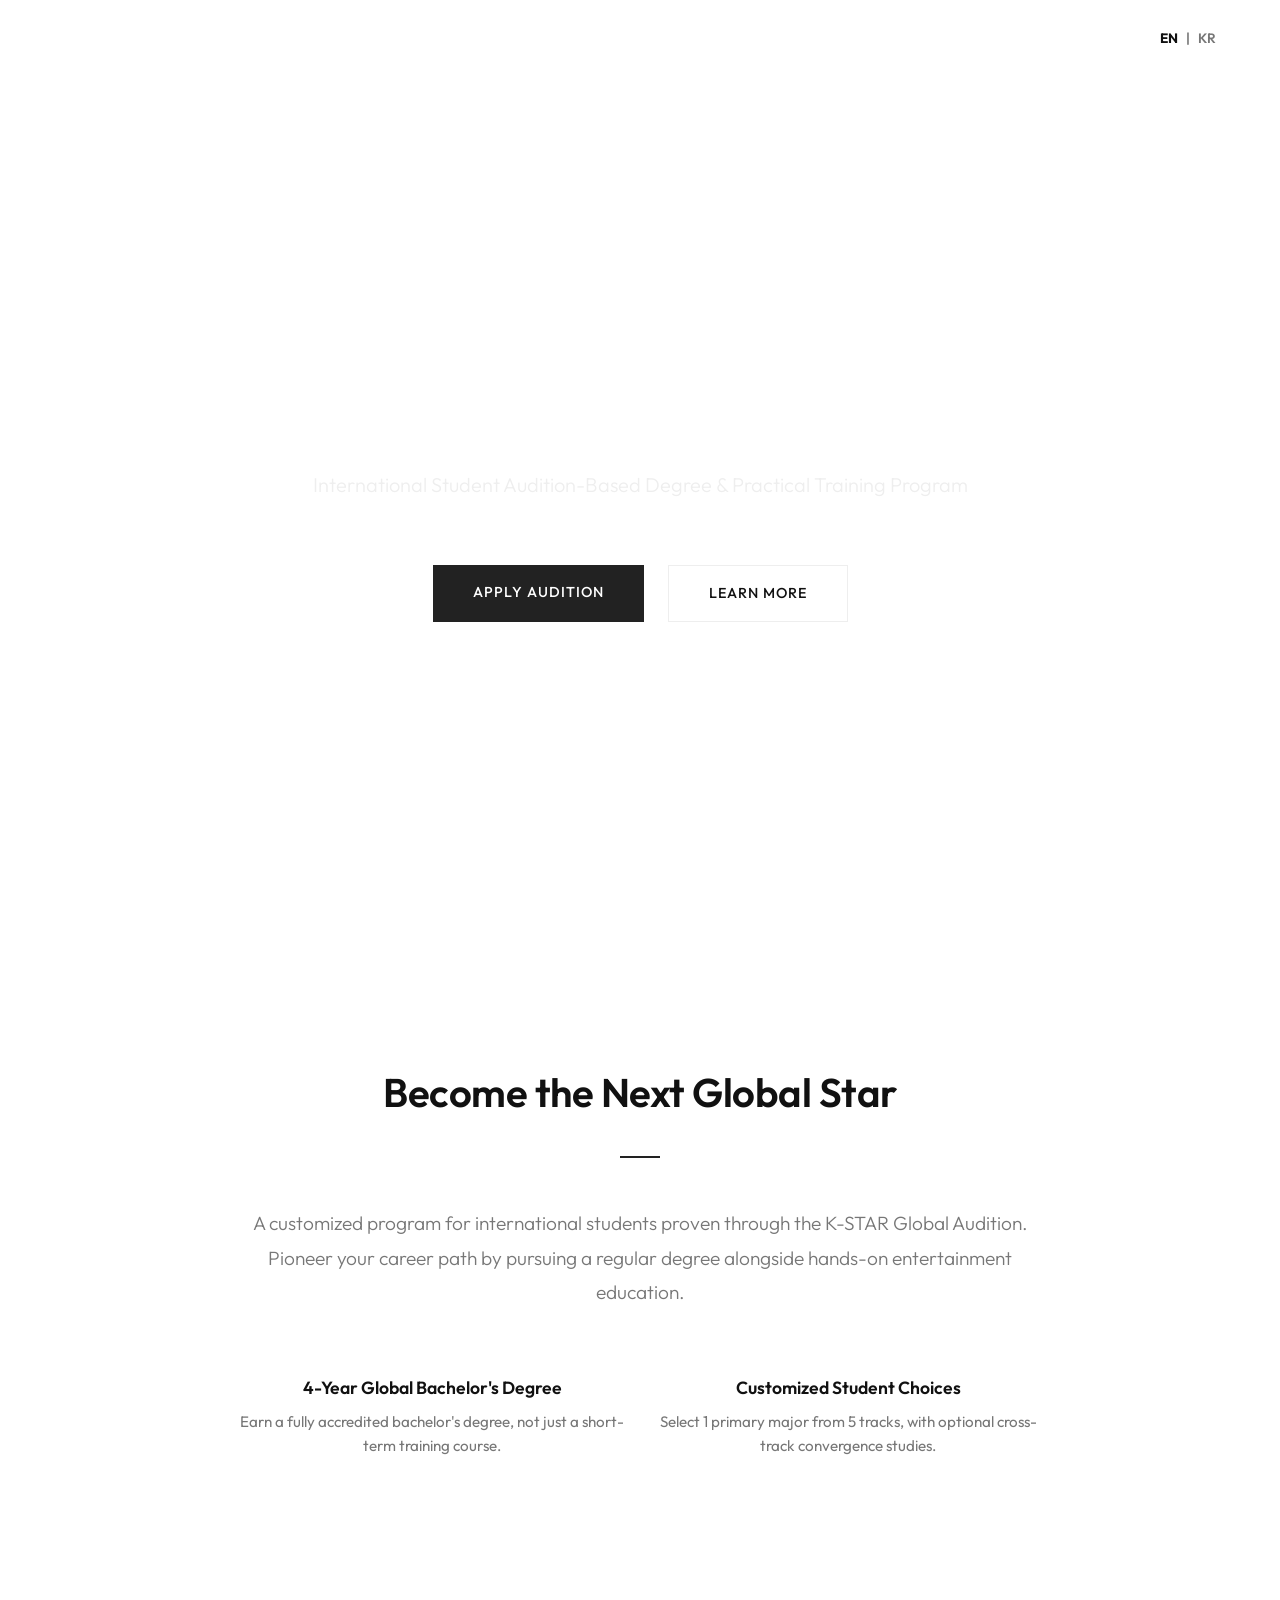
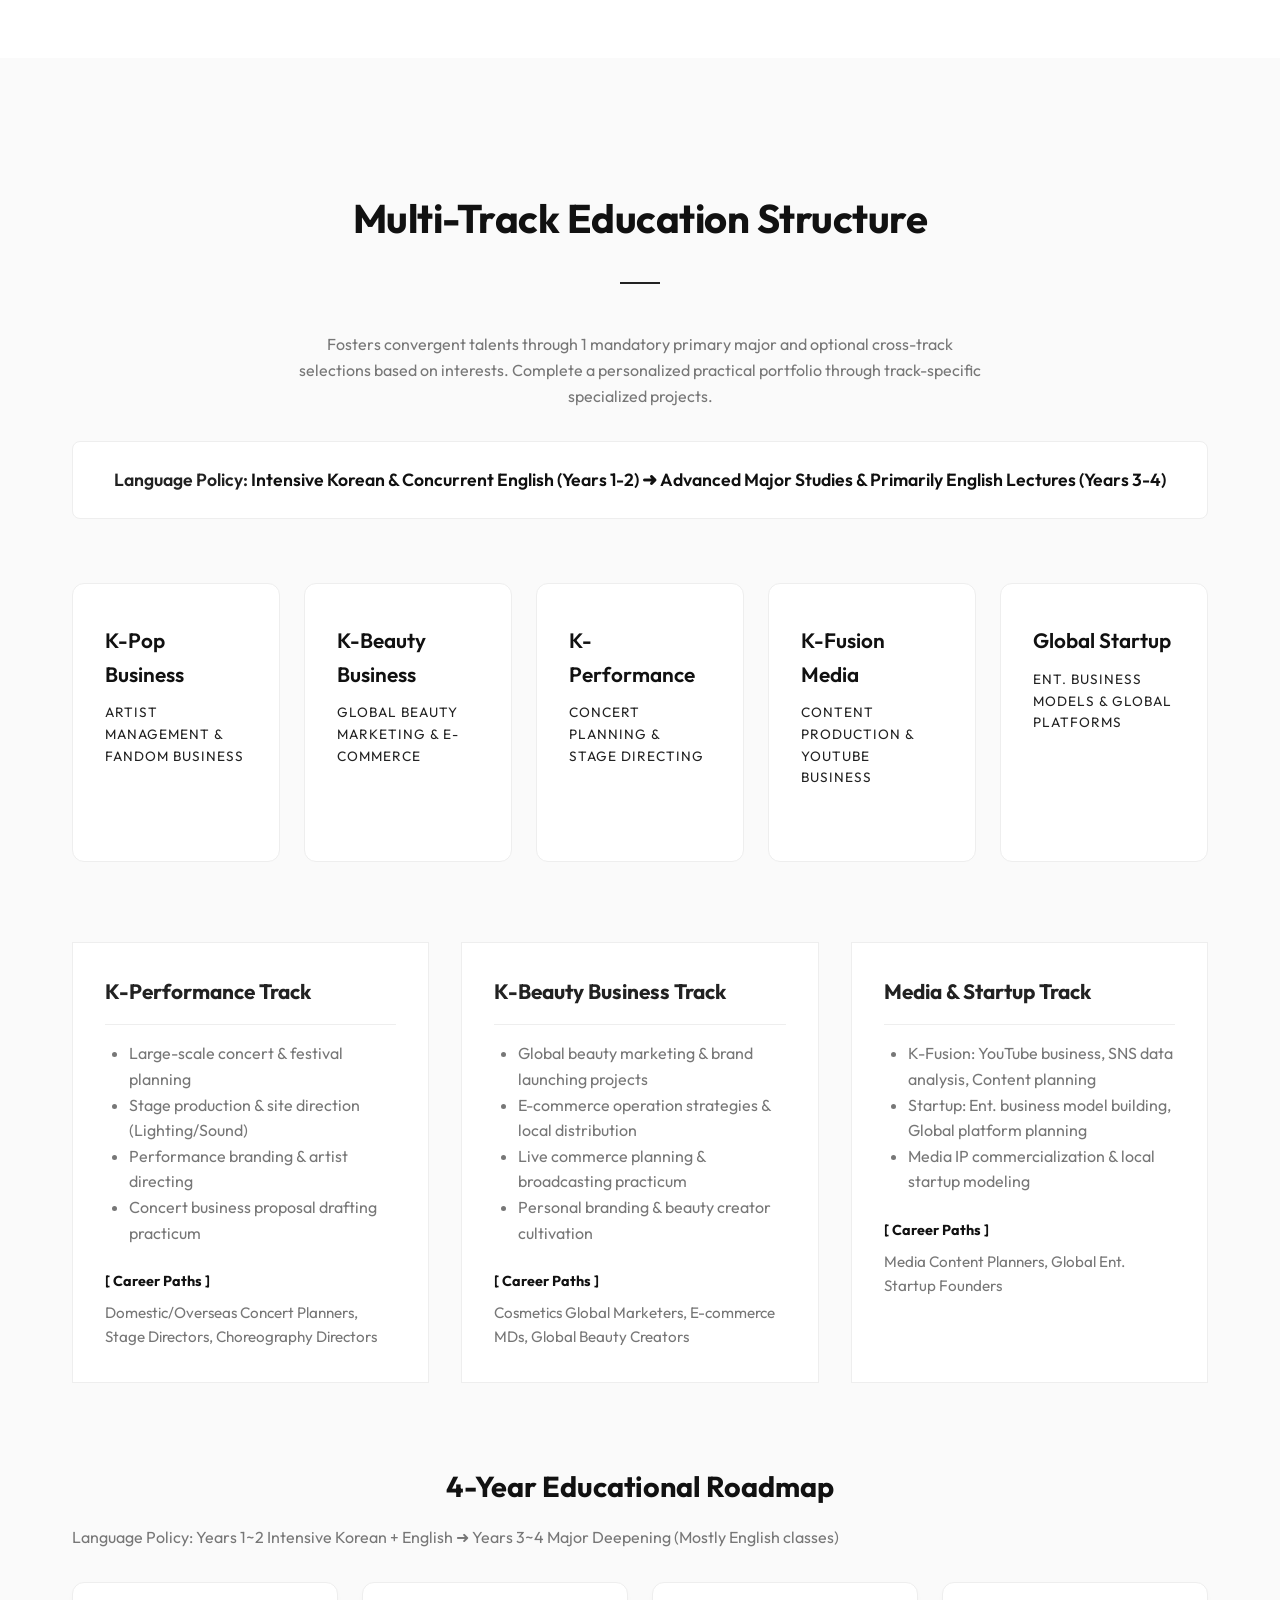
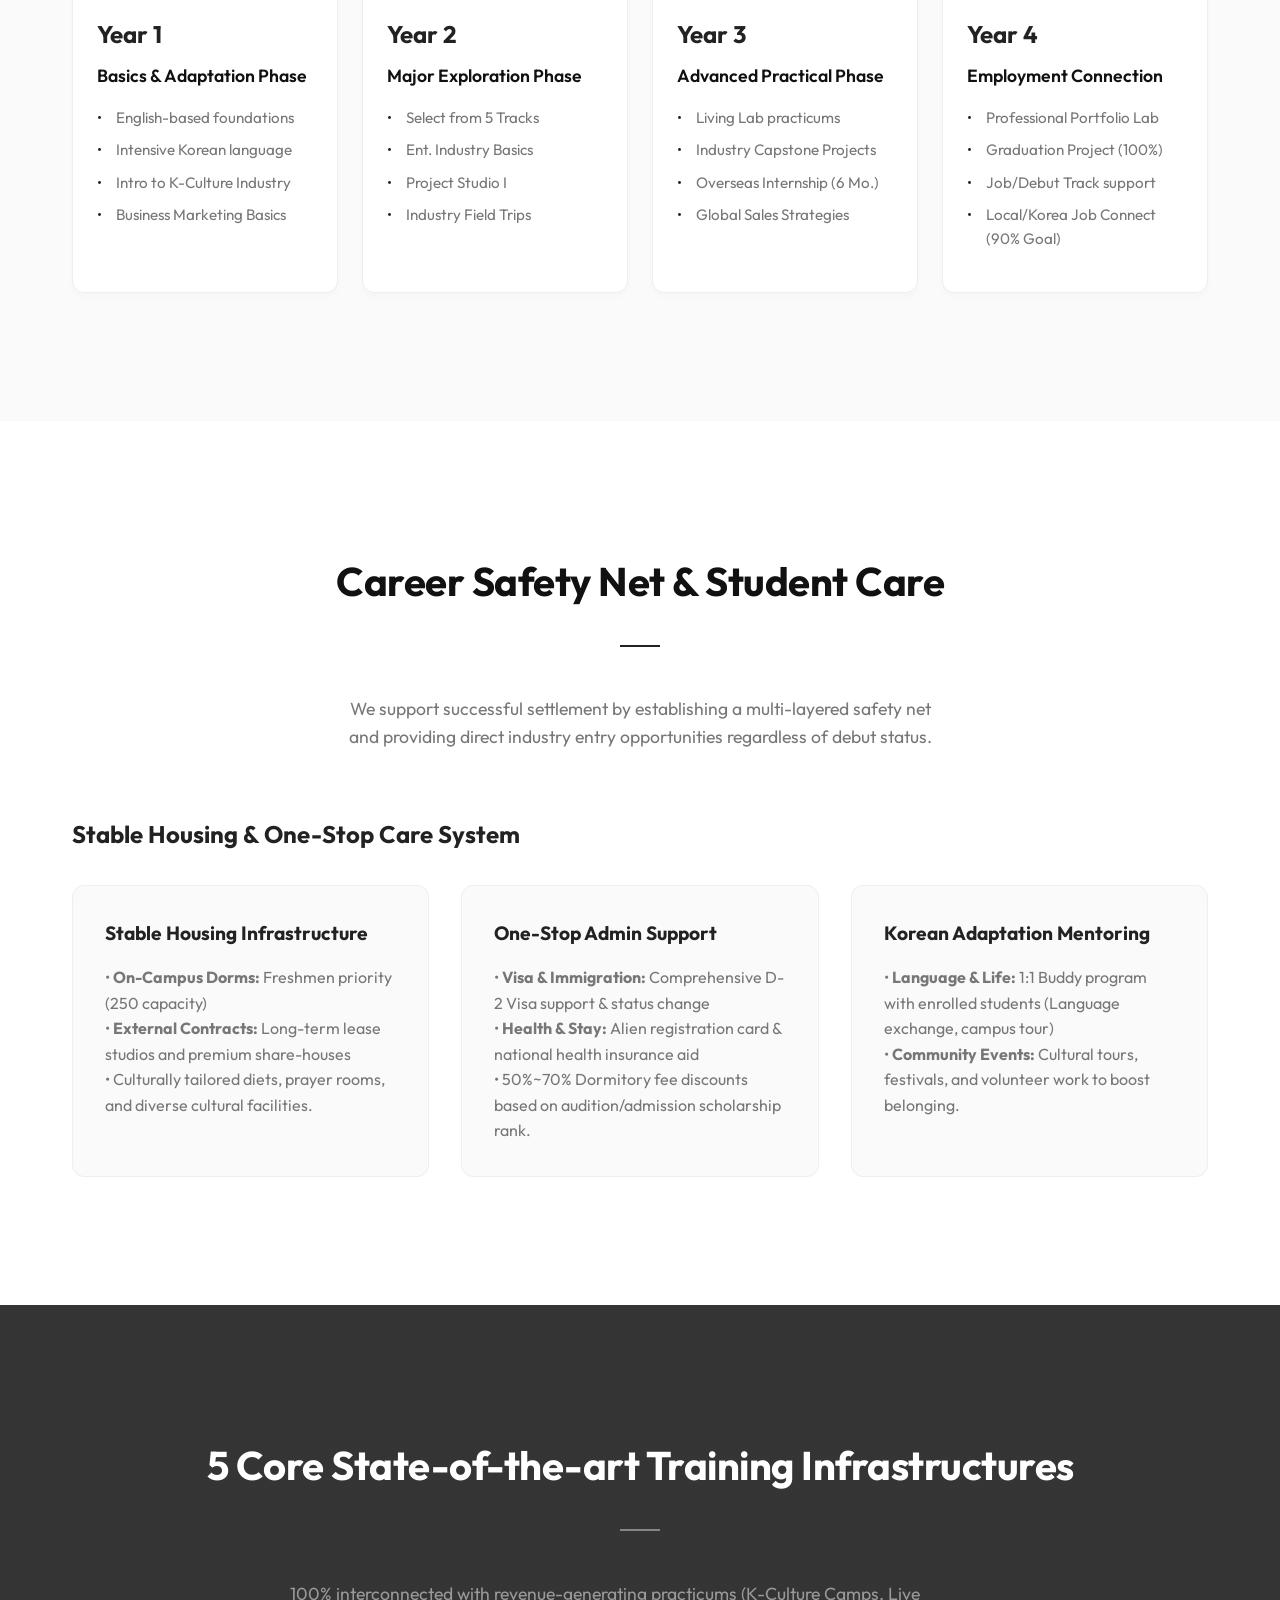
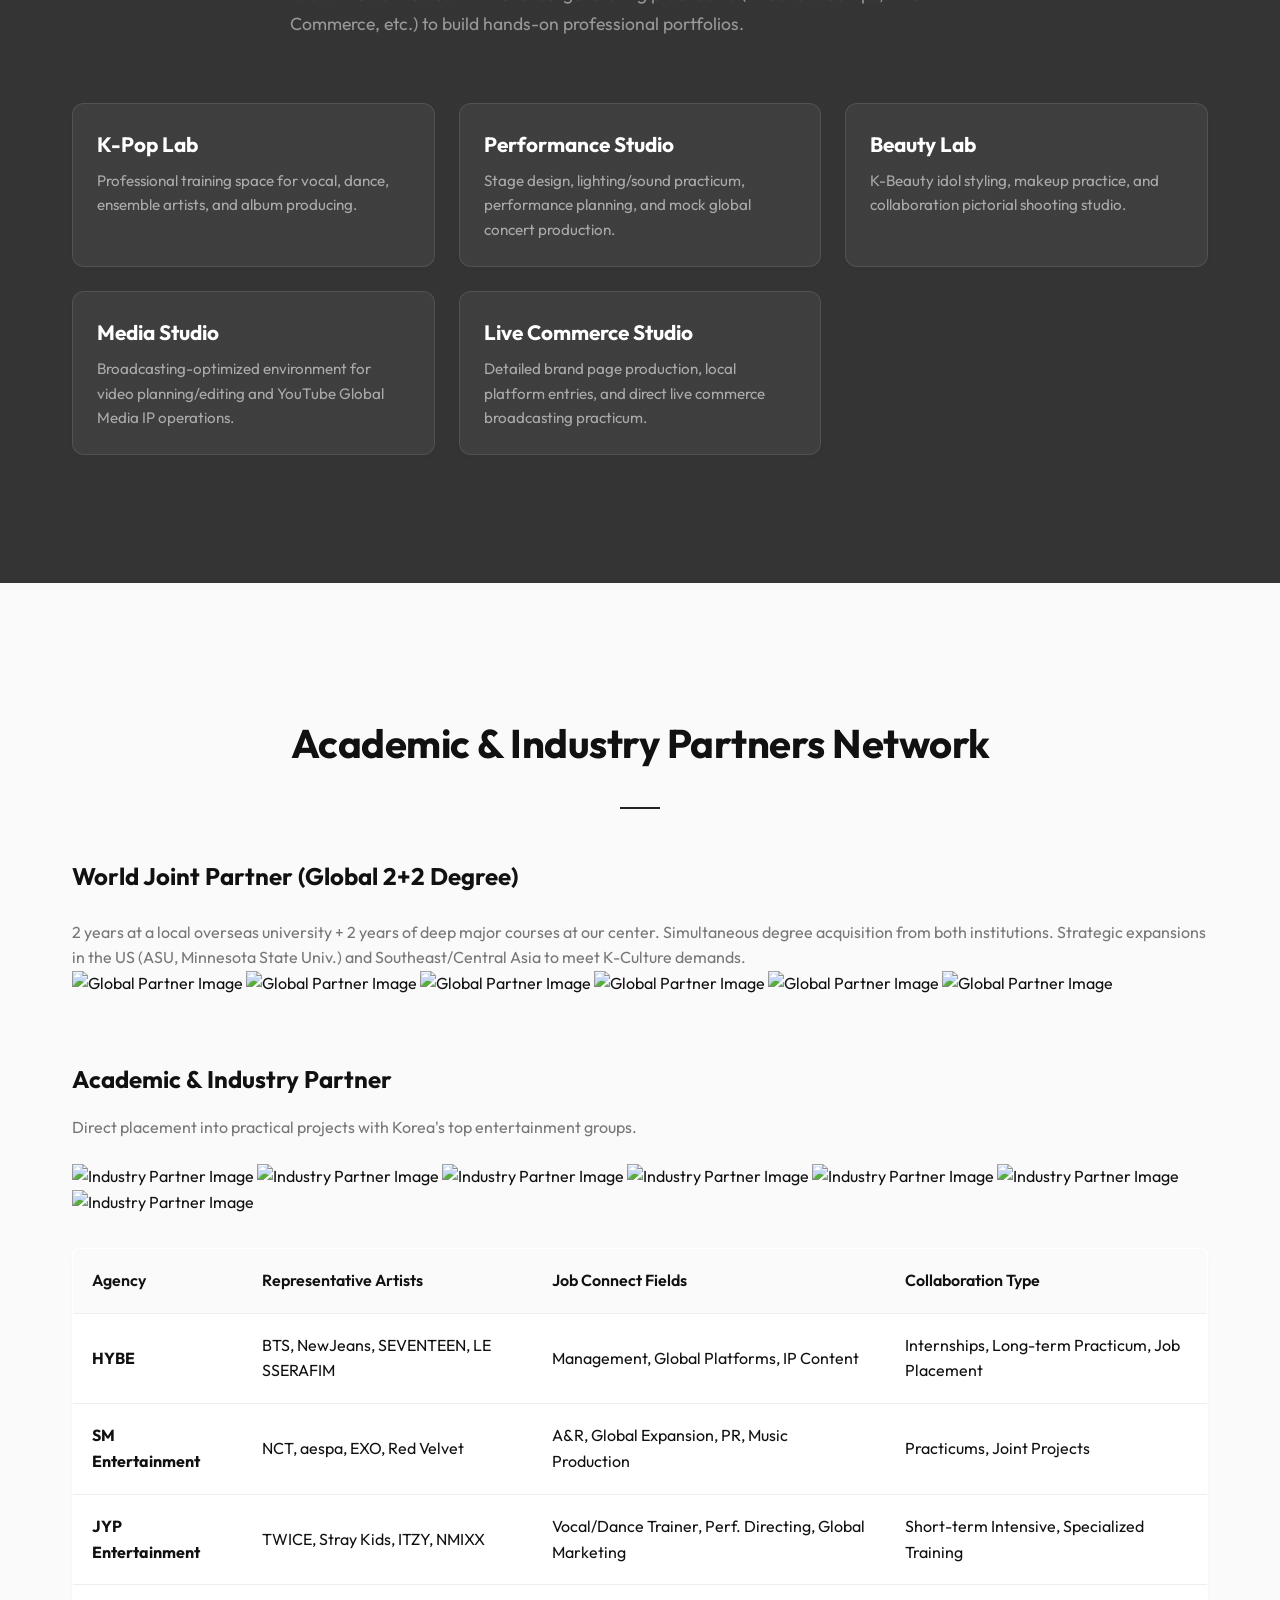
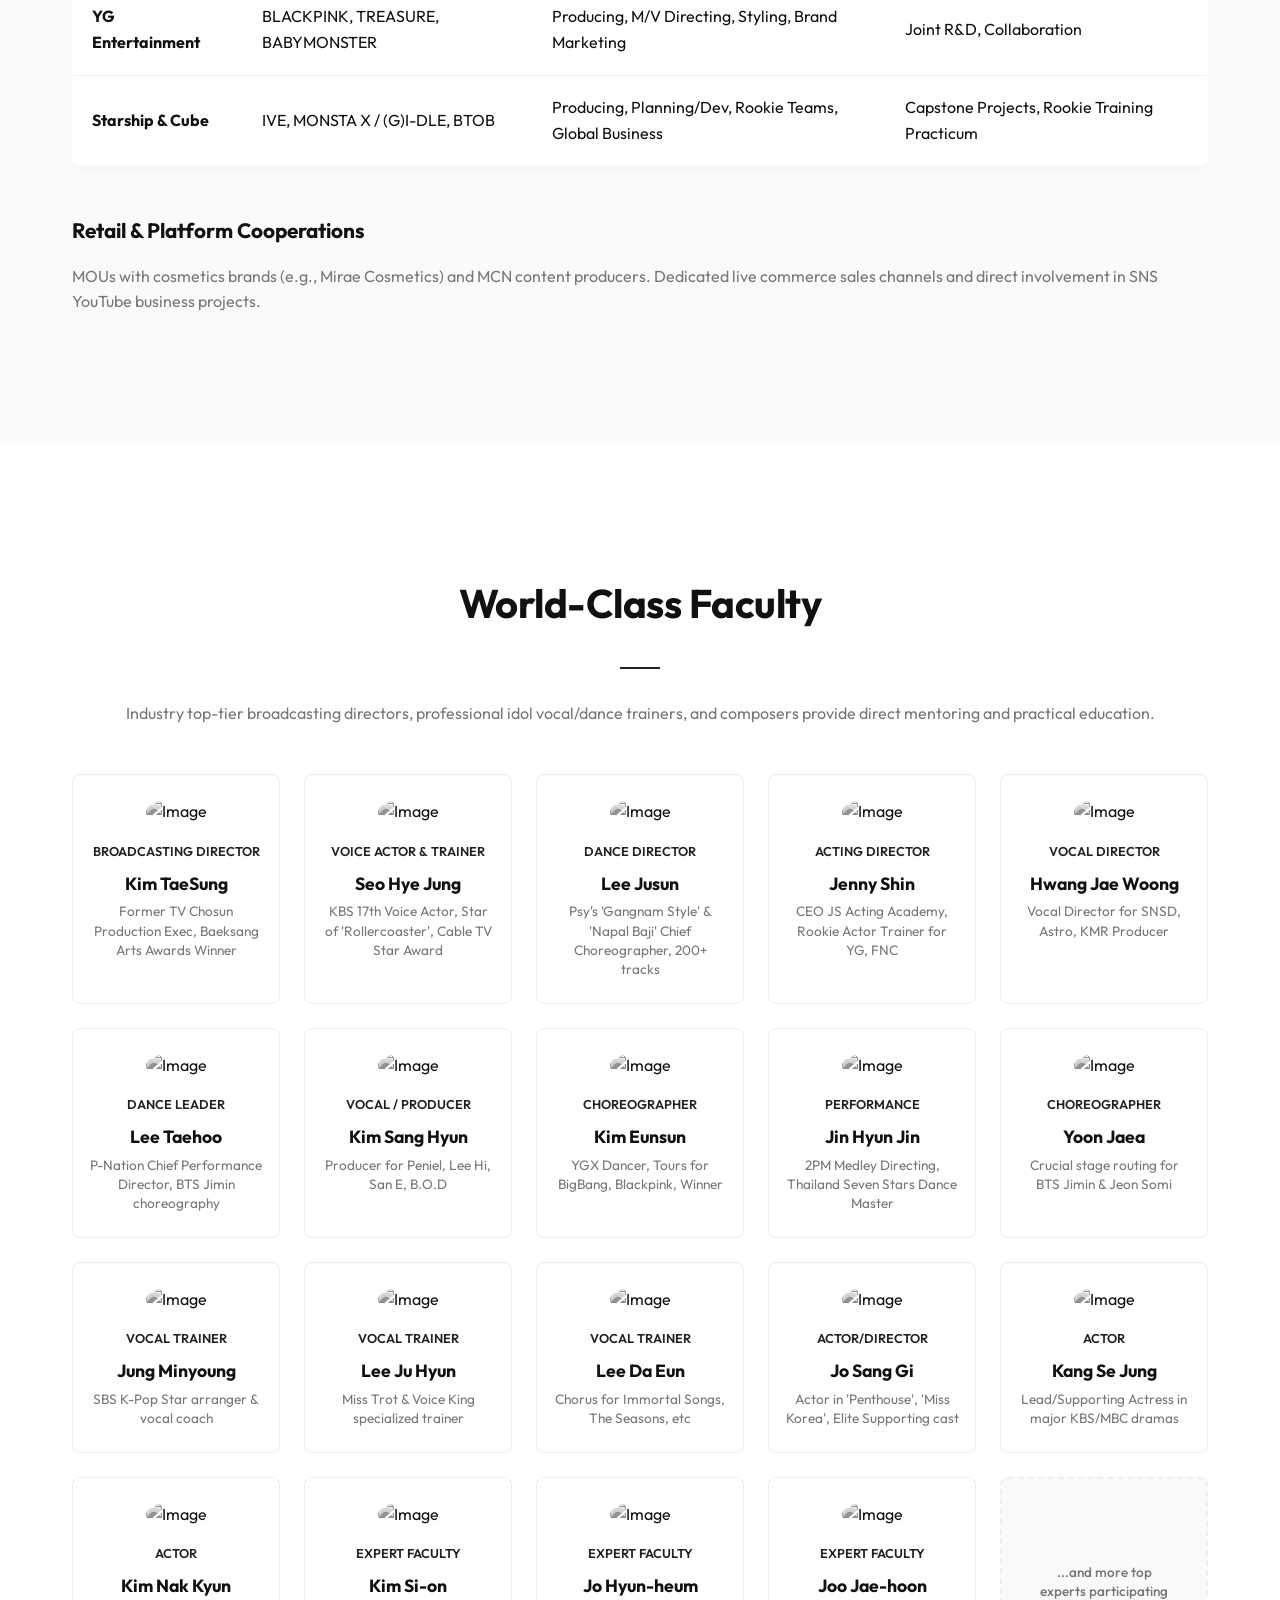
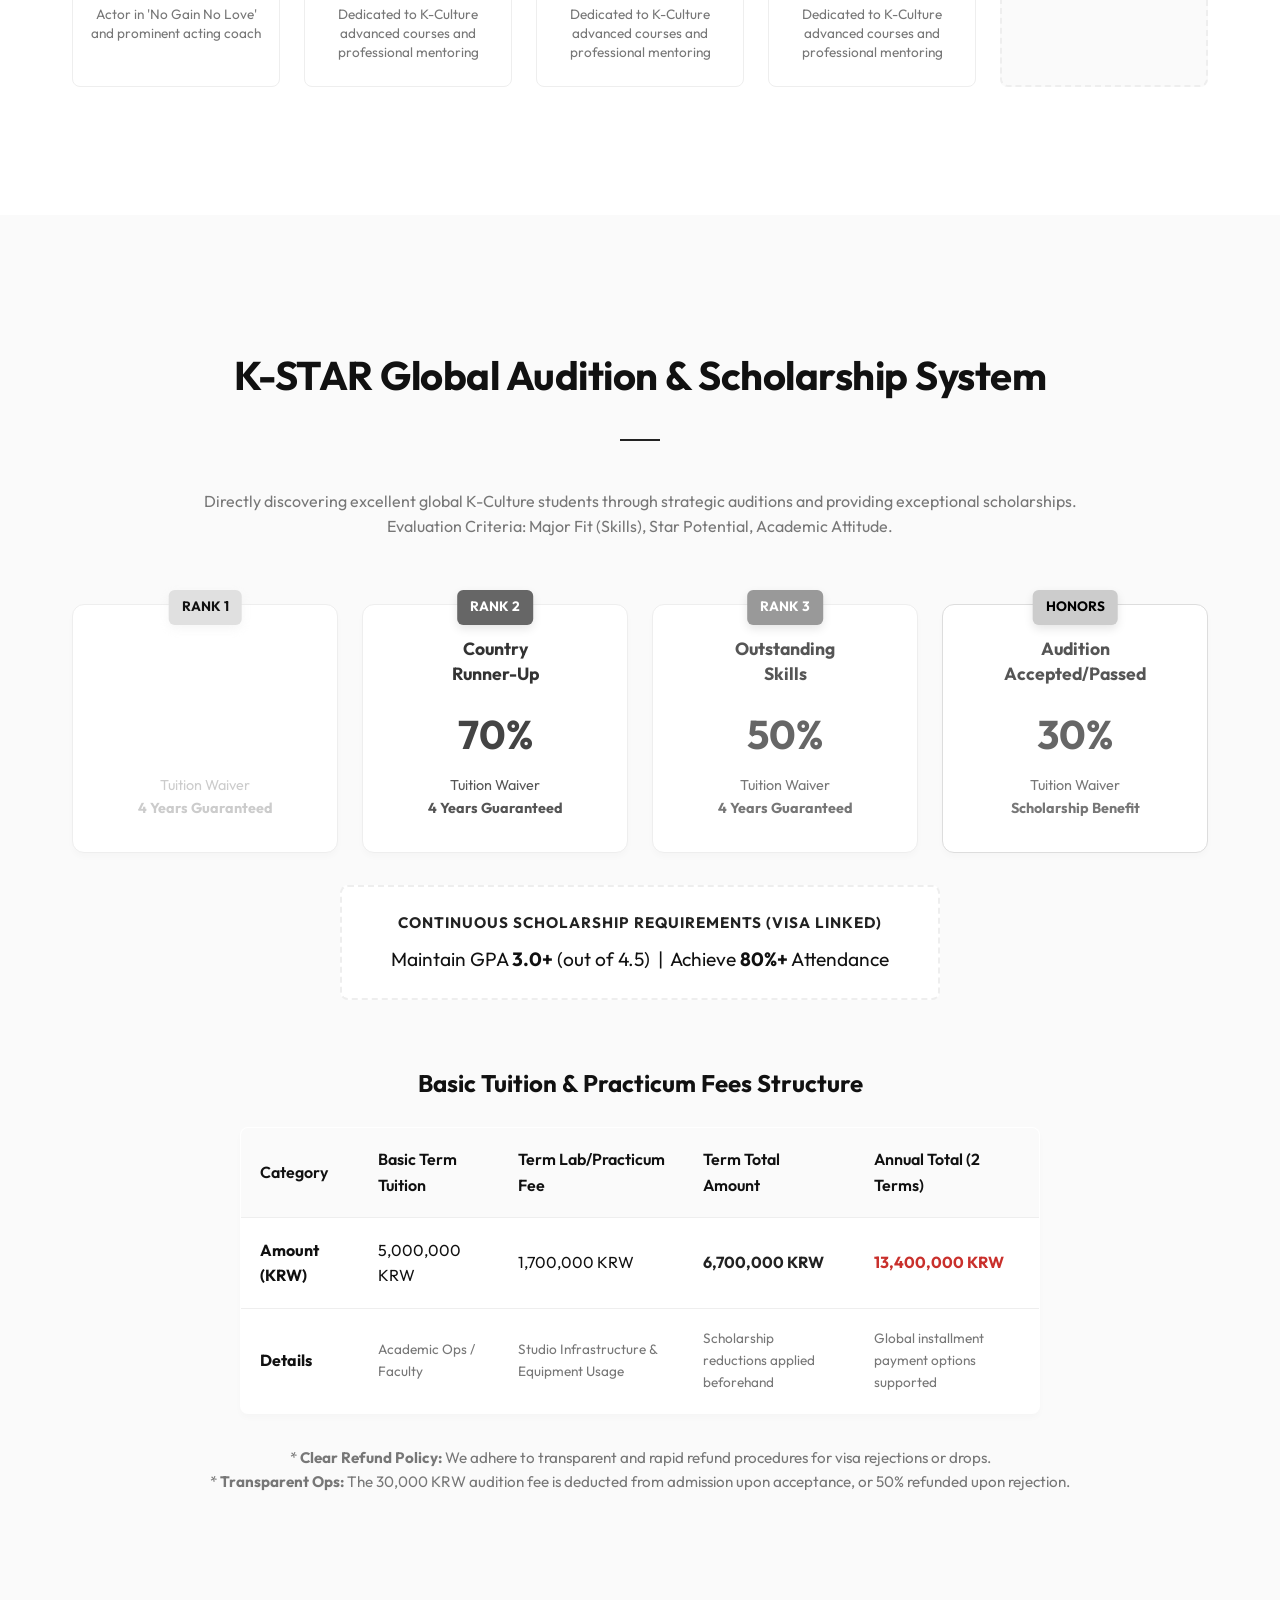
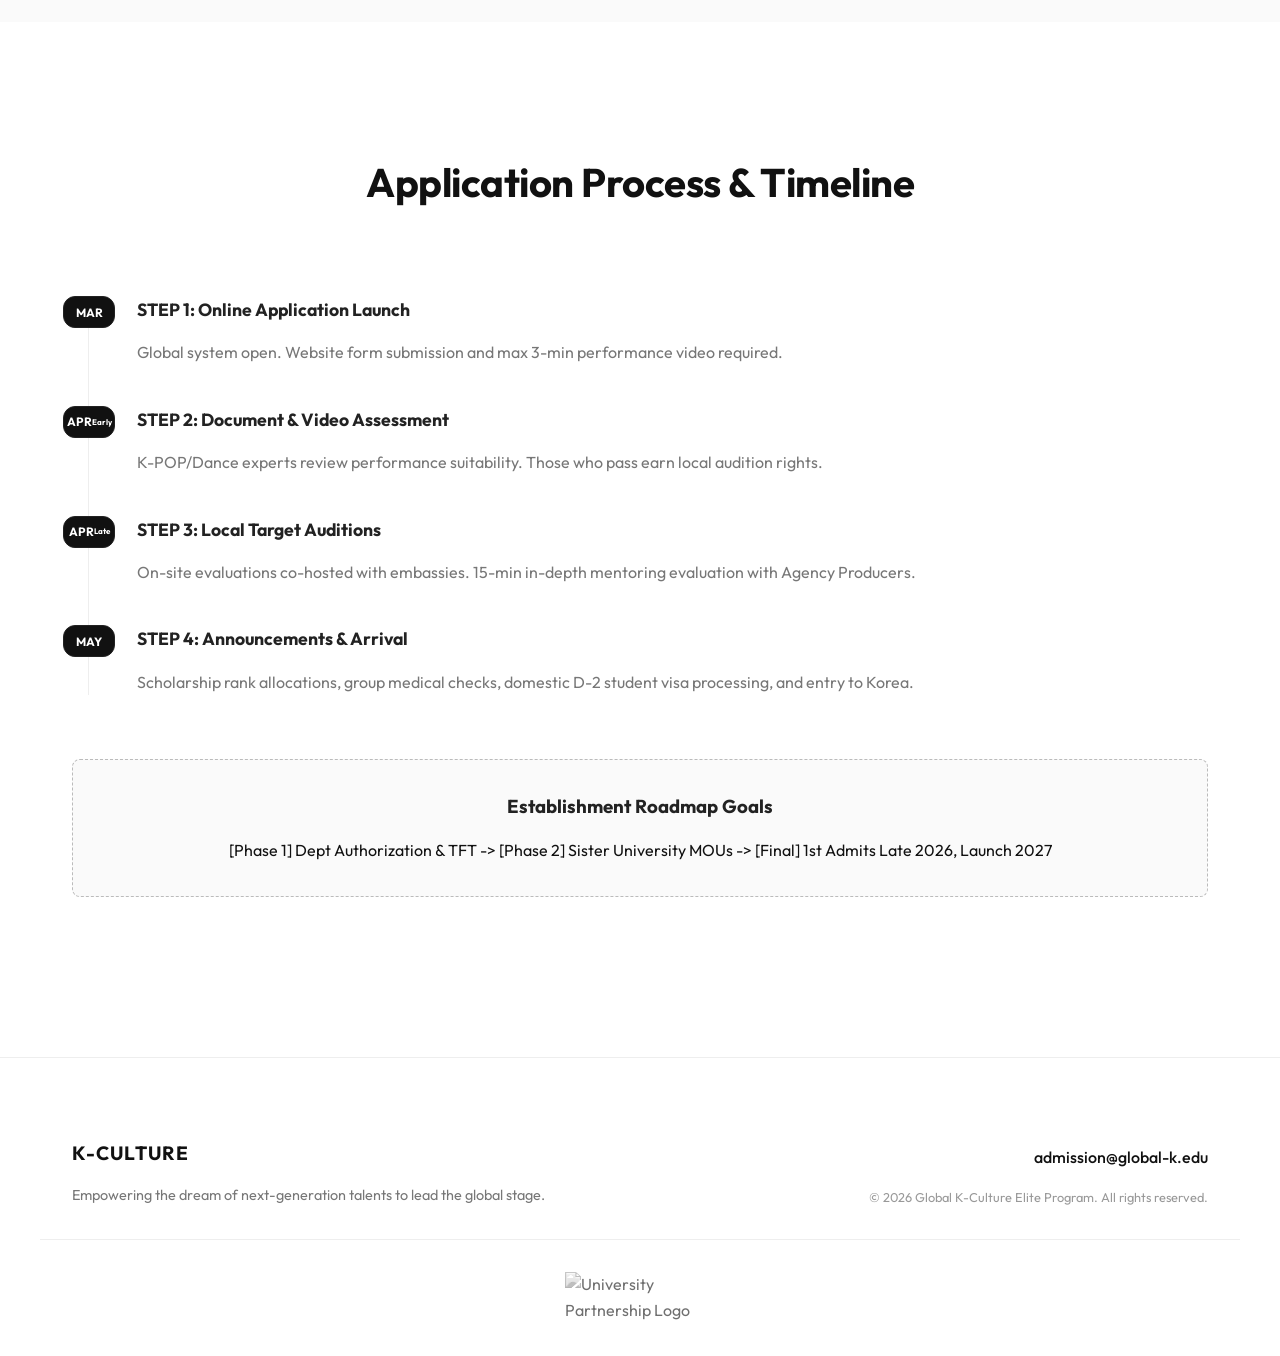
==== index.html @ 605808a5 "Add files via upload" ====
<!DOCTYPE html>
<html lang="en">
<head>
    <meta charset="UTF-8">
    <meta name="viewport" content="width=device-width, initial-scale=1.0">
    <title>Global K-Culture Elite Program</title>
    <!-- Google Fonts -->
    <link rel="preconnect" href="https://fonts.googleapis.com">
    <link rel="preconnect" href="https://fonts.gstatic.com" crossorigin>
    <link href="https://fonts.googleapis.com/css2?family=Outfit:wght@200;300;400;500;600;700&family=Noto+Sans+KR:wght@300;400;500&display=swap" rel="stylesheet">
    <link rel="stylesheet" href="css/style.css">
</head>
<body>

    <!-- Navigation -->
    <nav class="navbar">
        <div class="logo">
            K-Culture
        </div>
        <div class="nav-links">
            <a href="#about" class="nav-item">About</a>
            <a href="#curriculum" class="nav-item">Curriculum</a>
            <a href="#career" class="nav-item">Career</a>
            <a href="#center" class="nav-item">Facilities</a>
            <a href="#partners" class="nav-item">Partners</a>
            <a href="#faculty" class="nav-item">Faculty</a>
            <a href="#scholarship" class="nav-item">Audition / Scholarship</a>
            <div class="lang-switch">
                <a href="index.html" class="active">EN</a> | <a href="index_ko.html">KR</a>
            </div>
        </div>
    </nav>

    <!-- Hero Section -->
    <header class="hero" style="position: relative; overflow: hidden;">
        <video autoplay loop muted playsinline poster="assets/hero-bg.png" style="position: absolute; top: 0; left: 0; width: 100%; height: 100%; object-fit: cover; z-index: -2; filter: brightness(0.4);">
            <source src="assets/초_K팝_댄스_영상_생성.mp4" type="video/mp4">
        </video>
        <div class="hero-bg" style="position: absolute; top:0; left:0; width:100%; height:100%; object-fit:cover; z-index:-1; display:none;"></div>
        <div class="hero-content">
            <h1 class="hero-title reveal">
                Global K-Culture Elite Program
            </h1>
            <p class="hero-subtitle reveal">
                International Student Audition-Based Degree & Practical Training Program
            </p>
            <div class="hero-cta reveal">
                <a href="#apply" class="cta-btn primary">
                    Apply Audition
                </a>
                <a href="#about" class="cta-btn secondary">
                    Learn More
                </a>
            </div>
        </div>
    </header>

    <!-- About Section -->
    <section id="about" class="section about" style="padding: 10rem 0;">
        <div class="container">
            <div class="about-text" style="max-width: 800px; margin: 0 auto;">
                <h2 class="section-title center reveal" style="font-weight: 600;">
                    Become the Next Global Star
                </h2>
                <div class="accent-line center reveal"></div>
                <p class="desc reveal" style="text-align: center; margin-bottom: 4rem; color: var(--text-secondary); font-size: 1.2rem; font-weight: 300; line-height: 1.8;">
                    A customized program for international students proven through the K-STAR Global Audition.<br>
                    Pioneer your career path by pursuing a regular degree alongside hands-on entertainment education.
                </p>
                <ul class="features" style="display: grid; grid-template-columns: 1fr 1fr; gap: 2rem;">
                    <li class="reveal" style="flex-direction: column; align-items: center; text-align: center;">
                        <div>
                            <h3 style="font-weight: 600;">4-Year Global Bachelor's Degree</h3>
                            <p class="p-small" style="color: var(--text-secondary);">Earn a fully accredited bachelor's degree, not just a short-term training course.</p>
                        </div>
                    </li>
                    <li class="reveal" style="flex-direction: column; align-items: center; text-align: center;">
                        <div>
                            <h3 style="font-weight: 600;">Customized Student Choices</h3>
                            <p class="p-small" style="color: var(--text-secondary);">Select 1 primary major from 5 tracks, with optional cross-track convergence studies.</p>
                        </div>
                    </li>
                </ul>
            </div>
        </div>
    </section>

    <!-- Curriculum Section (5 Major Tracks) -->
    <section id="curriculum" class="section bg-light">
        <div class="container">
            <h2 class="section-title center reveal" style="font-weight: 700;">
                Multi-Track Education Structure
            </h2>
            <div class="accent-line center reveal"></div>
            <p class="center reveal" style="text-align: center; color: var(--text-secondary); margin-bottom: 2rem; max-width: 700px; margin-left: auto; margin-right: auto; line-height: 1.6;">
                Fosters convergent talents through 1 mandatory primary major and optional cross-track selections based on interests. Complete a personalized practical portfolio through track-specific specialized projects.
            </p>
            <div class="reveal" style="background: white; padding: 1.5rem; text-align: center; border-radius: 8px; border: 1px solid var(--border-color); margin-bottom: 4rem;">
                <p style="font-weight: 600; color: var(--text-primary); font-size: 1.1rem; margin-bottom: 0;">
                    <span style="color: var(--accent);">Language Policy:</span> Intensive Korean & Concurrent English (Years 1-2) ➜ Advanced Major Studies & Primarily English Lectures (Years 3-4)
                </p>
            </div>

            <!-- 5 Tracks Grid -->
            <div class="tracks-grid" style="display: grid; grid-template-columns: repeat(5, 1fr); gap: 1.5rem; margin-bottom: 5rem;">
                <div class="track-card reveal">
                    <div class="track-header" style="flex-direction: column; align-items: flex-start; gap: 0.5rem; border-bottom: none; padding-bottom: 0;">
                        <h3 class="track-title" style="font-size: 1.3rem;">K-Pop Business</h3>
                        <p class="track-subtitle" style="font-size: 0.85rem; color: var(--accent);">Artist Management & Fandom Business</p>
                    </div>
                </div>
                <div class="track-card reveal">
                    <div class="track-header" style="flex-direction: column; align-items: flex-start; gap: 0.5rem; border-bottom: none; padding-bottom: 0;">
                        <h3 class="track-title" style="font-size: 1.3rem;">K-Beauty Business</h3>
                        <p class="track-subtitle" style="font-size: 0.85rem; color: var(--accent);">Global Beauty Marketing & E-commerce</p>
                    </div>
                </div>
                <div class="track-card reveal">
                    <div class="track-header" style="flex-direction: column; align-items: flex-start; gap: 0.5rem; border-bottom: none; padding-bottom: 0;">
                        <h3 class="track-title" style="font-size: 1.3rem;">K-Performance</h3>
                        <p class="track-subtitle" style="font-size: 0.85rem; color: var(--accent);">Concert Planning & Stage Directing</p>
                    </div>
                </div>
                <div class="track-card reveal">
                    <div class="track-header" style="flex-direction: column; align-items: flex-start; gap: 0.5rem; border-bottom: none; padding-bottom: 0;">
                        <h3 class="track-title" style="font-size: 1.3rem;">K-Fusion Media</h3>
                        <p class="track-subtitle" style="font-size: 0.85rem; color: var(--accent);">Content Production & YouTube Business</p>
                    </div>
                </div>
                <div class="track-card reveal">
                    <div class="track-header" style="flex-direction: column; align-items: flex-start; gap: 0.5rem; border-bottom: none; padding-bottom: 0;">
                        <h3 class="track-title" style="font-size: 1.3rem;">Global Startup</h3>
                        <p class="track-subtitle" style="font-size: 0.85rem; color: var(--accent);">Ent. Business Models & Global Platforms</p>
                    </div>
                </div>
            </div>

            <!-- Detailed Track Information -->
            <div class="tracks-grid reveal" style="grid-template-columns: repeat(auto-fit, minmax(320px, 1fr));">
                <!-- Perf Track -->
                <div class="card" style="padding: 2rem;">
                    <h3 style="font-size: 1.3rem; margin-bottom: 1rem; color: var(--accent); border-bottom: 1px solid var(--border-color); padding-bottom: 1rem;">K-Performance Track</h3>
                    <ul style="list-style-type: disc; padding-left: 1.5rem; margin-bottom: 1.5rem; line-height: 1.6; color: var(--text-secondary);">
                        <li>Large-scale concert & festival planning</li>
                        <li>Stage production & site direction (Lighting/Sound)</li>
                        <li>Performance branding & artist directing</li>
                        <li>Concert business proposal drafting practicum</li>
                    </ul>
                    <strong style="display: block; font-size: 0.9rem; margin-bottom: 0.5rem;">[ Career Paths ]</strong>
                    <p style="font-size: 0.95rem; color: var(--text-secondary);">Domestic/Overseas Concert Planners, Stage Directors, Choreography Directors</p>
                </div>
                
                <!-- Beauty Track -->
                <div class="card" style="padding: 2rem;">
                    <h3 style="font-size: 1.3rem; margin-bottom: 1rem; color: var(--accent); border-bottom: 1px solid var(--border-color); padding-bottom: 1rem;">K-Beauty Business Track</h3>
                    <ul style="list-style-type: disc; padding-left: 1.5rem; margin-bottom: 1.5rem; line-height: 1.6; color: var(--text-secondary);">
                        <li>Global beauty marketing & brand launching projects</li>
                        <li>E-commerce operation strategies & local distribution</li>
                        <li>Live commerce planning & broadcasting practicum</li>
                        <li>Personal branding & beauty creator cultivation</li>
                    </ul>
                    <strong style="display: block; font-size: 0.9rem; margin-bottom: 0.5rem;">[ Career Paths ]</strong>
                    <p style="font-size: 0.95rem; color: var(--text-secondary);">Cosmetics Global Marketers, E-commerce MDs, Global Beauty Creators</p>
                </div>

                <!-- Media Track -->
                <div class="card" style="padding: 2rem;">
                    <h3 style="font-size: 1.3rem; margin-bottom: 1rem; color: var(--accent); border-bottom: 1px solid var(--border-color); padding-bottom: 1rem;">Media & Startup Track</h3>
                    <ul style="list-style-type: disc; padding-left: 1.5rem; margin-bottom: 1.5rem; line-height: 1.6; color: var(--text-secondary);">
                        <li>K-Fusion: YouTube business, SNS data analysis, Content planning</li>
                        <li>Startup: Ent. business model building, Global platform planning</li>
                        <li>Media IP commercialization & local startup modeling</li>
                    </ul>
                    <strong style="display: block; font-size: 0.9rem; margin-bottom: 0.5rem;">[ Career Paths ]</strong>
                    <p style="font-size: 0.95rem; color: var(--text-secondary);">Media Content Planners, Global Ent. Startup Founders</p>
                </div>
            </div>
            
            <!-- 4 Year Roadmap -->
            <h3 class="reveal" style="text-align: center; font-size: 1.8rem; margin: 5rem 0 1rem 0; font-weight: 700;">4-Year Educational Roadmap</h3>
            <p class="center reveal" style="color: var(--text-secondary); margin-bottom: 2rem;">Language Policy: Years 1~2 Intensive Korean + English ➜ Years 3~4 Major Deepening (Mostly English classes)</p>
            
            <div class="roadmap-grid reveal">
                <div class="roadmap-card">
                    <div class="roadmap-year">Year 1</div>
                    <h4 class="roadmap-title">Basics & Adaptation Phase</h4>
                    <ul class="roadmap-list">
                        <li>English-based foundations</li>
                        <li>Intensive Korean language</li>
                        <li>Intro to K-Culture Industry</li>
                        <li>Business Marketing Basics</li>
                    </ul>
                </div>
                <div class="roadmap-card">
                    <div class="roadmap-year">Year 2</div>
                    <h4 class="roadmap-title">Major Exploration Phase</h4>
                    <ul class="roadmap-list">
                        <li>Select from 5 Tracks</li>
                        <li>Ent. Industry Basics</li>
                        <li>Project Studio I</li>
                        <li>Industry Field Trips</li>
                    </ul>
                </div>
                <div class="roadmap-card">
                    <div class="roadmap-year">Year 3</div>
                    <h4 class="roadmap-title">Advanced Practical Phase</h4>
                    <ul class="roadmap-list">
                        <li>Living Lab practicums</li>
                        <li>Industry Capstone Projects</li>
                        <li>Overseas Internship (6 Mo.)</li>
                        <li>Global Sales Strategies</li>
                    </ul>
                </div>
                <div class="roadmap-card">
                    <div class="roadmap-year">Year 4</div>
                    <h4 class="roadmap-title">Employment Connection</h4>
                    <ul class="roadmap-list">
                        <li>Professional Portfolio Lab</li>
                        <li>Graduation Project (100%)</li>
                        <li>Job/Debut Track support</li>
                        <li>Local/Korea Job Connect (90% Goal)</li>
                    </ul>
                </div>
            </div>

        </div>
    </section>

    <!-- Career Safety Net Section -->
    <section id="career" class="section">
        <div class="container">
            <h2 class="section-title center reveal" style="font-weight: 700;">
                Career Safety Net & Student Care
            </h2>
            <div class="accent-line center reveal"></div>
            
            <div class="reveal" style="text-align: center; margin-bottom: 3rem;">
                <p style="color: var(--text-secondary); font-size: 1.1rem; max-width: 600px; margin: 0 auto; line-height: 1.6;">
                    We support successful settlement by establishing a multi-layered safety net and providing direct industry entry opportunities regardless of debut status.
                </p>
            </div>

            <!-- Foreign Student Care -->
            <h3 class="reveal" style="font-size: 1.5rem; margin-top: 4rem; color: var(--accent);">Stable Housing & One-Stop Care System</h3>
            <div class="care-grid reveal">
                <div class="care-card">
                    <h3>Stable Housing Infrastructure</h3>
                    <p>• <strong>On-Campus Dorms:</strong> Freshmen priority (250 capacity)<br>
                    • <strong>External Contracts:</strong> Long-term lease studios and premium share-houses<br>
                    • Culturally tailored diets, prayer rooms, and diverse cultural facilities.</p>
                </div>
                <div class="care-card">
                    <h3>One-Stop Admin Support</h3>
                    <p>• <strong>Visa & Immigration:</strong> Comprehensive D-2 Visa support & status change<br>
                    • <strong>Health & Stay:</strong> Alien registration card & national health insurance aid<br>
                    • 50%~70% Dormitory fee discounts based on audition/admission scholarship rank.</p>
                </div>
                <div class="care-card">
                    <h3>Korean Adaptation Mentoring</h3>
                    <p>• <strong>Language & Life:</strong> 1:1 Buddy program with enrolled students (Language exchange, campus tour)<br>
                    • <strong>Community Events:</strong> Cultural tours, festivals, and volunteer work to boost belonging.</p>
                </div>
            </div>
        </div>
    </section>

    <!-- Education Center Infrastructure Sections -->
    <section id="center" class="section" style="background: linear-gradient(rgba(17, 17, 17, 0.85), rgba(17, 17, 17, 0.85)), url('assets/seoul_bg.png') center/cover fixed; color: white;">
        <div class="container">
            <h2 class="section-title center reveal" style="color: white; font-weight: 700;">
                5 Core State-of-the-art Training Infrastructures
            </h2>
            <div class="accent-line center reveal" style="background: rgba(255,255,255,0.4);"></div>
            <p class="center reveal" style="color: #999; margin-bottom: 4rem; font-size: 1.1rem; max-width: 700px; margin-left: auto; margin-right: auto; line-height: 1.7;">
                100% interconnected with revenue-generating practicums (K-Culture Camps, Live Commerce, etc.) to build hands-on professional portfolios.
            </p>

            <div class="roadmap-grid reveal" style="grid-template-columns: repeat(auto-fit, minmax(280px, 1fr));">
                <div class="roadmap-card" style="background: rgba(255,255,255,0.05); border-color: rgba(255,255,255,0.1); padding: 1.5rem;">
                    <h4 style="color: white; font-size: 1.3rem; margin-bottom: 0.5rem; font-family: var(--font-en);">K-Pop Lab</h4>
                    <p style="color: #aaa; font-size: 0.95rem;">Professional training space for vocal, dance, ensemble artists, and album producing.</p>
                </div>
                <div class="roadmap-card" style="background: rgba(255,255,255,0.05); border-color: rgba(255,255,255,0.1); padding: 1.5rem;">
                    <h4 style="color: white; font-size: 1.3rem; margin-bottom: 0.5rem; font-family: var(--font-en);">Performance Studio</h4>
                    <p style="color: #aaa; font-size: 0.95rem;">Stage design, lighting/sound practicum, performance planning, and mock global concert production.</p>
                </div>
                <div class="roadmap-card" style="background: rgba(255,255,255,0.05); border-color: rgba(255,255,255,0.1); padding: 1.5rem;">
                    <h4 style="color: white; font-size: 1.3rem; margin-bottom: 0.5rem; font-family: var(--font-en);">Beauty Lab</h4>
                    <p style="color: #aaa; font-size: 0.95rem;">K-Beauty idol styling, makeup practice, and collaboration pictorial shooting studio.</p>
                </div>
                <div class="roadmap-card" style="background: rgba(255,255,255,0.05); border-color: rgba(255,255,255,0.1); padding: 1.5rem;">
                    <h4 style="color: white; font-size: 1.3rem; margin-bottom: 0.5rem; font-family: var(--font-en);">Media Studio</h4>
                    <p style="color: #aaa; font-size: 0.95rem;">Broadcasting-optimized environment for video planning/editing and YouTube Global Media IP operations.</p>
                </div>
                <div class="roadmap-card" style="background: rgba(255,255,255,0.05); border-color: rgba(255,255,255,0.1); padding: 1.5rem;">
                    <h4 style="color: white; font-size: 1.3rem; margin-bottom: 0.5rem; font-family: var(--font-en);">Live Commerce Studio</h4>
                    <p style="color: #aaa; font-size: 0.95rem;">Detailed brand page production, local platform entries, and direct live commerce broadcasting practicum.</p>
                </div>
            </div>
        </div>
    </section>

    <!-- Partners Section -->
    <section id="partners" class="section bg-light">
        <div class="container">
            <h2 class="section-title center reveal" style="font-weight: 700;">Academic & Industry Partners Network</h2>
            <div class="accent-line center reveal"></div>
            
            <!-- Global Academic Network -->
            <div class="reveal" style="margin-bottom: 4rem;">
                <h3 style="font-size: 1.5rem; color: var(--text-primary); margin-bottom: 1.5rem;">World Joint Partner (Global 2+2 Degree)</h3>
                <p style="color: var(--text-secondary); line-height: 1.6;">
                    2 years at a local overseas university + 2 years of deep major courses at our center. Simultaneous degree acquisition from both institutions. Strategic expansions in the US (ASU, Minnesota State Univ.) and Southeast/Central Asia to meet K-Culture demands.
                </p>
                
                <div class="partner-logo-scroll">
                    <img src="assets/global-images-0.jpg" class="partner-logo-item" alt="Global Partner Image">
                    <img src="assets/global-images-1.jpg" class="partner-logo-item" alt="Global Partner Image">
                    <img src="assets/global-images-2.jpg" class="partner-logo-item" alt="Global Partner Image">
                    <img src="assets/global-images-3.jpg" class="partner-logo-item" alt="Global Partner Image">
                    <img src="assets/global-images-4.jpg" class="partner-logo-item" alt="Global Partner Image">
                    <img src="assets/global-images-5.jpg" class="partner-logo-item" alt="Global Partner Image">
                </div>
            </div>

            <div class="reveal">
                <h3 style="font-size: 1.5rem; color: var(--text-primary); margin-bottom: 1rem;">Academic & Industry Partner</h3>
                <p style="font-size: 1rem; color: var(--text-secondary); margin-bottom: 1.5rem;">Direct placement into practical projects with Korea's top entertainment groups.</p>
                
                <div class="partner-logo-scroll" style="margin-bottom: 2rem;">
                    <img src="assets/global-images-6.jpg" class="partner-logo-item" alt="Industry Partner Image">
                    <img src="assets/global-images-7.jpg" class="partner-logo-item" alt="Industry Partner Image">
                    <img src="assets/global-images-8.jpg" class="partner-logo-item" alt="Industry Partner Image">
                    <img src="assets/global-images-9.jpg" class="partner-logo-item" alt="Industry Partner Image">
                    <img src="assets/global-images-10.jpg" class="partner-logo-item" alt="Industry Partner Image">
                    <img src="assets/global-images-11.jpg" class="partner-logo-item" alt="Industry Partner Image">
                    <img src="assets/global-images-12.jpg" class="partner-logo-item" alt="Industry Partner Image">
                </div>
                
                <table class="custom-table">
                    <thead>
                        <tr>
                            <th>Agency</th>
                            <th>Representative Artists</th>
                            <th>Job Connect Fields</th>
                            <th>Collaboration Type</th>
                        </tr>
                    </thead>
                    <tbody>
                        <tr>
                            <td><strong>HYBE</strong></td>
                            <td>BTS, NewJeans, SEVENTEEN, LE SSERAFIM</td>
                            <td>Management, Global Platforms, IP Content</td>
                            <td>Internships, Long-term Practicum, Job Placement</td>
                        </tr>
                        <tr>
                            <td><strong>SM Entertainment</strong></td>
                            <td>NCT, aespa, EXO, Red Velvet</td>
                            <td>A&R, Global Expansion, PR, Music Production</td>
                            <td>Practicums, Joint Projects</td>
                        </tr>
                        <tr>
                            <td><strong>JYP Entertainment</strong></td>
                            <td>TWICE, Stray Kids, ITZY, NMIXX</td>
                            <td>Vocal/Dance Trainer, Perf. Directing, Global Marketing</td>
                            <td>Short-term Intensive, Specialized Training</td>
                        </tr>
                        <tr>
                            <td><strong>YG Entertainment</strong></td>
                            <td>BLACKPINK, TREASURE, BABYMONSTER</td>
                            <td>Producing, M/V Directing, Styling, Brand Marketing</td>
                            <td>Joint R&D, Collaboration</td>
                        </tr>
                        <tr>
                            <td><strong>Starship & Cube</strong></td>
                            <td>IVE, MONSTA X / (G)I-DLE, BTOB</td>
                            <td>Producing, Planning/Dev, Rookie Teams, Global Business</td>
                            <td>Capstone Projects, Rookie Training Practicum</td>
                        </tr>
                    </tbody>
                </table>
            </div>

            <!-- Beauty & IT Industry Network -->
            <div class="reveal" style="margin-top: 3rem;">
                <h3 style="font-size: 1.3rem; margin-bottom: 1rem;">Retail & Platform Cooperations</h3>
                <p style="color: var(--text-secondary); line-height: 1.6;">
                    MOUs with cosmetics brands (e.g., Mirae Cosmetics) and MCN content producers. Dedicated live commerce sales channels and direct involvement in SNS YouTube business projects.
                </p>
            </div>
        </div>
    </section>

    <!-- Faculty Member Section -->
    <section id="faculty" class="section">
        <div class="container" style="text-align: center;">
            <h2 class="section-title center reveal" style="font-weight: 700; text-align: center;">World-Class Faculty</h2>
            <div class="accent-line center reveal" style="margin: 0 auto 2rem auto;"></div>
            <p class="center reveal" style="text-align: center; color: var(--text-secondary); margin-bottom: 3rem; width: 100%; white-space: nowrap; overflow-x: auto; scrollbar-width: none;">
                Industry top-tier broadcasting directors, professional idol vocal/dance trainers, and composers provide direct mentoring and practical education.
            </p>
            
            <div class="faculty-row reveal">
                <div class="faculty-small-card"><img src="assets/김태성.png" alt="Image"><div class="role">Broadcasting Director</div><h4>Kim TaeSung</h4><p>Former TV Chosun Production Exec, Baeksang Arts Awards Winner</p></div>
                <div class="faculty-small-card"><img src="assets/서혜정.png" alt="Image"><div class="role">Voice Actor & Trainer</div><h4>Seo Hye Jung</h4><p>KBS 17th Voice Actor, Star of 'Rollercoaster', Cable TV Star Award</p></div>
                <div class="faculty-small-card"><img src="assets/이주선.png" alt="Image"><div class="role">Dance Director</div><h4>Lee Jusun</h4><p>Psy's 'Gangnam Style' & 'Napal Baji' Chief Choreographer, 200+ tracks</p></div>
                <div class="faculty-small-card"><img src="assets/신제니.png" alt="Image"><div class="role">Acting Director</div><h4>Jenny Shin</h4><p>CEO JS Acting Academy, Rookie Actor Trainer for YG, FNC</p></div>
                <div class="faculty-small-card"><img src="assets/황재웅.png" alt="Image"><div class="role">Vocal Director</div><h4>Hwang Jae Woong</h4><p>Vocal Director for SNSD, Astro, KMR Producer</p></div>
                <div class="faculty-small-card"><img src="assets/이태후.png" alt="Image"><div class="role">Dance Leader</div><h4>Lee Taehoo</h4><p>P-Nation Chief Performance Director, BTS Jimin choreography</p></div>
                <div class="faculty-small-card"><img src="assets/김상현.png" alt="Image"><div class="role">Vocal / Producer</div><h4>Kim Sang Hyun</h4><p>Producer for Peniel, Lee Hi, San E, B.O.D</p></div>
                <div class="faculty-small-card"><img src="assets/김은선.png" alt="Image"><div class="role">Choreographer</div><h4>Kim Eunsun</h4><p>YGX Dancer, Tours for BigBang, Blackpink, Winner</p></div>
                <div class="faculty-small-card"><img src="assets/진현진.png" alt="Image"><div class="role">Performance</div><h4>Jin Hyun Jin</h4><p>2PM Medley Directing, Thailand Seven Stars Dance Master</p></div>
                <div class="faculty-small-card"><img src="assets/윤재아.png" alt="Image"><div class="role">Choreographer</div><h4>Yoon Jaea</h4><p>Crucial stage routing for BTS Jimin & Jeon Somi</p></div>
                <div class="faculty-small-card"><img src="assets/정민영.png" alt="Image"><div class="role">Vocal Trainer</div><h4>Jung Minyoung</h4><p>SBS K-Pop Star arranger & vocal coach</p></div>
                <div class="faculty-small-card"><img src="assets/이주현.png" alt="Image"><div class="role">Vocal Trainer</div><h4>Lee Ju Hyun</h4><p>Miss Trot & Voice King specialized trainer</p></div>
                <div class="faculty-small-card"><img src="assets/이다은.png" alt="Image"><div class="role">Vocal Trainer</div><h4>Lee Da Eun</h4><p>Chorus for Immortal Songs, The Seasons, etc</p></div>
                <div class="faculty-small-card"><img src="assets/조상지.png" alt="Image"><div class="role">Actor/Director</div><h4>Jo Sang Gi</h4><p>Actor in 'Penthouse', 'Miss Korea', Elite Supporting cast</p></div>
                <div class="faculty-small-card"><img src="assets/김세정.png" alt="Image"><div class="role">Actor</div><h4>Kang Se Jung</h4><p>Lead/Supporting Actress in major KBS/MBC dramas</p></div>
                <div class="faculty-small-card"><img src="assets/김낙균.png" alt="Image"><div class="role">Actor</div><h4>Kim Nak Kyun</h4><p>Actor in 'No Gain No Love' and prominent acting coach</p></div>
                <div class="faculty-small-card"><img src="assets/김시온.png" alt="Image"><div class="role">Expert Faculty</div><h4>Kim Si-on</h4><p>Dedicated to K-Culture advanced courses and professional mentoring</p></div>
                <div class="faculty-small-card"><img src="assets/조현흠.png" alt="Image"><div class="role">Expert Faculty</div><h4>Jo Hyun-heum</h4><p>Dedicated to K-Culture advanced courses and professional mentoring</p></div>
                <div class="faculty-small-card"><img src="assets/주재훈.png" alt="Image"><div class="role">Expert Faculty</div><h4>Joo Jae-hoon</h4><p>Dedicated to K-Culture advanced courses and professional mentoring</p></div>
                <div class="faculty-small-card" style="background: var(--bg-light); border: 2px dashed var(--border-color); display: flex; align-items: center; justify-content: center;"><p style="color: var(--text-secondary); font-weight: 500;">...and more top<br>experts participating</p></div>
            </div>
        </div>
    </section>

    <!-- Audition, Scholarship & Tuition Section -->
    <section id="scholarship" class="section bg-light">
        <div class="container">
            <h2 class="section-title center reveal" style="font-weight: 700;">
                K-STAR Global Audition & Scholarship System
            </h2>
            <div class="accent-line center reveal"></div>
            
            <p class="center reveal" style="color: var(--text-secondary); margin-bottom: 3rem; text-align: center;">
                Directly discovering excellent global K-Culture students through strategic auditions and providing exceptional scholarships.<br>
                Evaluation Criteria: Major Fit (Skills), Star Potential, Academic Attitude.
            </p>

            <!-- Scholarship Info -->
            <div class="scholarship-grid reveal" style="grid-template-columns: repeat(auto-fit, minmax(200px, 1fr));">
                <div class="scholarship-card rank-1">
                    <div class="rank-badge">Rank 1</div>
                    <h3 class="rank-title">Country/Global<br>Top Talent</h3>
                    <div class="rank-value">100%</div>
                    <p class="rank-desc">Tuition Waiver<br><strong>4 Years Guaranteed</strong></p>
                </div>
                <div class="scholarship-card rank-2">
                    <div class="rank-badge">Rank 2</div>
                    <h3 class="rank-title">Country<br>Runner-Up</h3>
                    <div class="rank-value">70%</div>
                    <p class="rank-desc">Tuition Waiver<br><strong>4 Years Guaranteed</strong></p>
                </div>
                <div class="scholarship-card rank-3">
                    <div class="rank-badge">Rank 3</div>
                    <h3 class="rank-title">Outstanding<br>Skills</h3>
                    <div class="rank-value">50%</div>
                    <p class="rank-desc">Tuition Waiver<br><strong>4 Years Guaranteed</strong></p>
                </div>
                <!-- 입상 -->
                <div class="scholarship-card rank-3" style="background: white; border-color:#ddd;">
                    <div class="rank-badge" style="background: #ccc; color: black;">Honors</div>
                    <h3 class="rank-title">Audition<br>Accepted/Passed</h3>
                    <div class="rank-value">30%</div>
                    <p class="rank-desc">Tuition Waiver<br><strong>Scholarship Benefit</strong></p>
                </div>
            </div>

            <div class="maintenance-box reveal" style="margin-bottom: 4rem;">
                <h4 style="color: var(--accent);">Continuous Scholarship Requirements (Visa Linked)</h4>
                <p>Maintain GPA <strong>3.0+</strong> (out of 4.5) &nbsp;|&nbsp; Achieve <strong>80%+</strong> Attendance</p>
            </div>

            <!-- Tuition Transparency -->
            <h3 class="reveal" style="font-size: 1.5rem; text-align: center; margin-bottom: 1.5rem;">Basic Tuition & Practicum Fees Structure</h3>
            <div class="reveal">
                <table class="custom-table" style="max-width: 800px; margin: 0 auto; margin-bottom: 2rem;">
                    <thead>
                        <tr>
                            <th>Category</th>
                            <th>Basic Term Tuition</th>
                            <th>Term Lab/Practicum Fee</th>
                            <th>Term Total Amount</th>
                            <th>Annual Total (2 Terms)</th>
                        </tr>
                    </thead>
                    <tbody>
                        <tr>
                            <td><strong>Amount (KRW)</strong></td>
                            <td>5,000,000 KRW</td>
                            <td>1,700,000 KRW</td>
                            <td style="color: var(--accent); font-weight: 700;">6,700,000 KRW</td>
                            <td style="color: #c9302c; font-weight: 700;">13,400,000 KRW</td>
                        </tr>
                        <tr>
                            <td><strong>Details</strong></td>
                            <td style="font-size:0.85rem; color:#777;">Academic Ops / Faculty</td>
                            <td style="font-size:0.85rem; color:#777;">Studio Infrastructure & Equipment Usage</td>
                            <td style="font-size:0.85rem; color:#777;">Scholarship reductions applied beforehand</td>
                            <td style="font-size:0.85rem; color:#777;">Global installment payment options supported</td>
                        </tr>
                    </tbody>
                </table>
                <p style="text-align: center; color: var(--text-secondary); font-size: 0.95rem;">
                    * <strong>Clear Refund Policy:</strong> We adhere to transparent and rapid refund procedures for visa rejections or drops.<br>
                    * <strong>Transparent Ops:</strong> The 30,000 KRW audition fee is deducted from admission upon acceptance, or 50% refunded upon rejection.
                </p>
            </div>

        </div>
    </section>

    <!-- Application / Roadmap Timeline Section -->
    <section id="apply" class="section">
        <div class="container">
            <h2 class="section-title center reveal" style="font-weight: 700;">
                Application Process & Timeline
            </h2>
            <div class="accent-line center reveal"></div>
            
            <div class="timeline reveal" style="margin-bottom: 0;">
                <div class="timeline-item reveal" style="margin-bottom: 2.5rem;">
                    <div class="step-num step-month" style="font-family: var(--font-en); background: var(--text-primary); color: white;">MAR</div>
                    <div class="step-content">
                        <h4 style="font-weight: 700; color: var(--accent);">STEP 1: Online Application Launch</h4>
                        <p>Global system open. Website form submission and max 3-min performance video required.</p>
                    </div>
                </div>
                <div class="timeline-item reveal" style="margin-bottom: 2.5rem;">
                    <div class="step-num step-month" style="font-family: var(--font-en); background: var(--text-primary); color: white;">APR <span style="font-size:0.5rem">Early</span></div>
                    <div class="step-content">
                        <h4 style="font-weight: 700; color: var(--accent);">STEP 2: Document & Video Assessment</h4>
                        <p>K-POP/Dance experts review performance suitability. Those who pass earn local audition rights.</p>
                    </div>
                </div>
                <div class="timeline-item reveal" style="margin-bottom: 2.5rem;">
                    <div class="step-num step-month" style="font-family: var(--font-en); background: var(--text-primary); color: white;">APR <span style="font-size:0.5rem">Late</span></div>
                    <div class="step-content">
                        <h4 style="font-weight: 700; color: var(--accent);">STEP 3: Local Target Auditions</h4>
                        <p>On-site evaluations co-hosted with embassies. 15-min in-depth mentoring evaluation with Agency Producers.</p>
                    </div>
                </div>
                <div class="timeline-item reveal" style="margin-bottom: 4rem;">
                    <div class="step-num step-month" style="font-family: var(--font-en); background: var(--text-primary); color: white;">MAY</div>
                    <div class="step-content">
                        <h4 style="font-weight: 700; color: var(--accent);">STEP 4: Announcements & Arrival</h4>
                        <p>Scholarship rank allocations, group medical checks, domestic D-2 student visa processing, and entry to Korea.</p>
                    </div>
                </div>
            </div>
            
            <div class="reveal" style="text-align: center; border-radius: 8px; border: 1px dashed #bbb; padding: 2rem; background: var(--bg-light);">
                <h3 style="margin-bottom: 1rem; color: var(--accent);">Establishment Roadmap Goals</h3>
                <p style="color: var(--text-primary);">[Phase 1] Dept Authorization & TFT -> [Phase 2] Sister University MOUs -> [Final] 1st Admits Late 2026, Launch 2027</p>
            </div>
        </div>
    </section>

    <!-- Footer -->
    <footer class="footer">
        <div class="container footer-content">
            <div class="reveal">
                <h3 class="footer-title" style="font-family: var(--font-en);">K-Culture</h3>
                <p class="footer-desc">
                    Empowering the dream of next-generation talents to lead the global stage.
                </p>
            </div>
            <div class="footer-contact reveal">
                <a href="mailto:admission@global-k.edu" style="font-family: var(--font-en);">admission@global-k.edu</a>
                <p class="copyright" style="font-family: var(--font-en);">
                    © 2026 Global K-Culture Elite Program. All rights reserved.
                </p>
            </div>
        </div>
        <div class="container reveal" style="padding-top: 2rem; margin-top: 2rem; border-top: 1px solid var(--border-color); display: flex; justify-content: center; align-items: center; gap: 3rem;">
            <img src="assets/signature-logo.png" alt="University Partnership Logo" style="max-width: 150px; opacity: 0.6; filter: grayscale(100%);">
        </div>
    </footer>

    <script src="js/main.js"></script>
</body>
</html>
---- css/style.css ----
/* Base and Variables */
:root {
    --bg-color: #ffffff;
    --text-primary: #111111;
    --text-secondary: #777777;
    --bg-light: #fafafa;
    --accent: #222222;
    --border-color: #eeeeee;
    --font-en: 'Outfit', sans-serif;
    --font-ko: 'Noto Sans KR', sans-serif;
    --transition: cubic-bezier(0.4, 0, 0.2, 1);
}

* {
    margin: 0;
    padding: 0;
    box-sizing: border-box;
}

body {
    font-family: var(--font-en);
    background-color: var(--bg-color);
    color: var(--text-primary);
    line-height: 1.6;
    overflow-x: hidden;
}

.ko-text {
    font-family: var(--font-ko);
    display: block;
    margin-top: 0.25rem;
    color: var(--text-secondary);
}

h1 .ko-text {
    font-size: 1.5rem;
    font-weight: 400;
    margin-top: 1rem;
}

h2 .ko-text {
    font-size: 1.1rem;
    font-weight: 400;
}

h3 .ko-text, h4 .ko-text {
    font-size: 0.95rem;
    font-weight: 400;
}

a {
    text-decoration: none;
    color: inherit;
    transition: color 0.3s var(--transition);
}

.container {
    max-width: 1200px;
    margin: 0 auto;
    padding: 0 2rem;
}

/* Animations */
.reveal {
    opacity: 0;
    transform: translateY(30px);
    transition: all 0.8s var(--transition);
}

.reveal.visible {
    opacity: 1;
    transform: translateY(0);
}

/* Navbar */
.navbar {
    position: fixed;
    top: 0;
    width: 100%;
    padding: 1.5rem 0;
    display: flex;
    justify-content: space-between;
    align-items: center;
    z-index: 100;
    transition: all 0.4s ease;
    padding: 1.5rem 5%;
    color: white;
}

.navbar.scrolled {
    background: rgba(255, 255, 255, 0.95);
    backdrop-filter: blur(10px);
    box-shadow: 0 1px 1px rgba(0,0,0,0.05);
    padding: 1rem 5%;
    color: var(--text-primary);
}

.logo {
    font-size: 1.2rem;
    font-weight: 700;
    letter-spacing: -0.5px;
    text-transform: uppercase;
}

.nav-links {
    display: flex;
    gap: 3rem;
    align-items: center;
}

.nav-item {
    text-align: center;
    font-size: 0.85rem;
    font-weight: 500;
    text-transform: uppercase;
    letter-spacing: 1px;
}

.nav-item .ko-text {
    font-size: 0.75rem;
    margin-top: 2px;
}

.nav-item:hover {
    opacity: 0.7;
}

/* Hero Section */
.hero {
    position: relative;
    height: 100vh;
    display: flex;
    align-items: center;
    justify-content: center;
    text-align: center;
    padding: 0 1rem;
}

.hero-bg {
    position: absolute;
    top: 0;
    left: 0;
    width: 100%;
    height: 100%;
    background-size: cover;
    background-position: center;
    opacity: 0.3;
    z-index: -1;
}

.hero-content {
    max-width: 900px;
    z-index: 1;
    color: white;
}

.hero-title {
    font-size: clamp(2.5rem, 6vw, 4.5rem);
    font-weight: 700;
    line-height: 1.1;
    margin-bottom: 2rem;
    letter-spacing: -1.5px;
}

.hero-subtitle {
    font-size: clamp(1rem, 2vw, 1.25rem);
    color: #eeeeee;
    margin-bottom: 4rem;
    font-weight: 300;
}

.hero-cta {
    display: flex;
    gap: 1.5rem;
    justify-content: center;
}

.cta-btn {
    padding: 1rem 2.5rem;
    font-weight: 500;
    font-size: 0.9rem;
    text-transform: uppercase;
    letter-spacing: 1px;
    cursor: pointer;
    transition: all 0.3s ease;
}

.cta-btn .ko-text {
    color: inherit;
    font-size: 0.8rem;
    margin-top: 4px;
}

.cta-btn.primary {
    background: var(--accent);
    color: white;
}

.cta-btn.primary:hover {
    background: #000000;
}

.cta-btn.secondary {
    background: transparent;
    border: 1px solid var(--border-color);
    color: var(--text-primary);
}

.cta-btn.secondary:hover {
    background: var(--bg-light);
}

/* Sections General */
.section {
    padding: 8rem 0;
}

.bg-light {
    background-color: var(--bg-light);
}

.section-title {
    font-size: 2.5rem;
    font-weight: 600;
    margin-bottom: 2rem;
    letter-spacing: -0.5px;
}

.section-title.center {
    text-align: center;
}

.accent-line {
    width: 40px;
    height: 2px;
    background: var(--accent);
    margin-bottom: 2.5rem;
}

.accent-line.center {
    margin: 0 auto 3rem auto;
}

/* About Section */
.about-grid {
    display: grid;
    grid-template-columns: 1fr 1fr;
    gap: 5rem;
    align-items: center;
}

.about-text .desc {
    font-size: 1.1rem;
    color: var(--text-primary);
    margin-bottom: 3rem;
}

.about-text .desc .ko-text {
    margin-top: 1rem;
    font-size: 1rem;
}

.features {
    list-style: none;
}

.features li {
    display: flex;
    gap: 1.5rem;
    margin-bottom: 2.5rem;
}

.icon {
    font-size: 1.5rem;
}

.features h3 {
    font-size: 1.1rem;
    font-weight: 600;
}

.p-small {
    margin-top: 0.5rem;
    color: var(--text-secondary);
    font-size: 0.95rem;
}

.about-image-wrapper {
    position: relative;
    overflow: hidden;
    display: grid;
    grid-template-columns: 1fr 1fr;
    gap: 1rem;
}

.about-image {
    display: block;
    width: 100%;
    height: 100%;
    aspect-ratio: 4/5;
    object-fit: cover;
    border-radius: 8px;
    filter: grayscale(20%);
    transition: transform 0.8s ease, filter 0.8s ease;
}

.about-image:hover {
    transform: scale(1.02);
    filter: grayscale(0%);
}

/* Curriculum Section */
.cards-grid {
    display: grid;
    grid-template-columns: repeat(auto-fit, minmax(300px, 1fr));
    gap: 2rem;
}

.card {
    background: white;
    padding: 3rem 2rem;
    border: 1px solid var(--border-color);
    transition: all 0.4s ease;
}

.card:hover {
    border-color: var(--accent);
}

.card-icon {
    font-size: 2rem;
    margin-bottom: 1.5rem;
    color: var(--accent);
}

.card h3 {
    margin-bottom: 1.5rem;
    font-size: 1.1rem;
}

.card p {
    color: var(--text-secondary);
    font-size: 0.95rem;
}

/* Track Cards Section */
.tracks-grid {
    display: grid;
    grid-template-columns: repeat(auto-fit, minmax(320px, 1fr));
    gap: 2rem;
}

.track-card {
    background: white;
    border: 1px solid var(--border-color);
    border-radius: 12px;
    padding: 2.5rem 2rem;
    transition: all 0.4s ease;
    display: flex;
    flex-direction: column;
}

.track-card:hover {
    border-color: var(--accent);
    box-shadow: 0 10px 30px rgba(0,0,0,0.05);
    transform: translateY(-5px);
}

.track-header {
    display: flex;
    align-items: center;
    gap: 1.5rem;
    margin-bottom: 2rem;
    border-bottom: 1px solid var(--border-color);
    padding-bottom: 1.5rem;
}

.track-icon-large {
    font-size: 3rem;
    font-weight: 700;
    color: var(--accent);
    line-height: 1;
}

.track-title {
    font-size: 1.6rem;
    font-weight: 600;
    margin-bottom: 0.2rem;
}

.track-subtitle {
    font-size: 0.95rem;
    color: var(--text-secondary);
    text-transform: uppercase;
    letter-spacing: 1px;
}

.track-list {
    list-style: none;
    margin-bottom: 2rem;
    flex-grow: 1;
}

.track-list li {
    position: relative;
    padding-left: 1.5rem;
    margin-bottom: 1rem;
    font-size: 0.95rem;
    color: var(--text-primary);
    line-height: 1.5;
}

.track-list li::before {
    content: '•';
    position: absolute;
    left: 0;
    color: var(--accent);
    font-weight: bold;
}

.track-career {
    background: var(--bg-light);
    padding: 1.5rem;
    border-radius: 8px;
    margin-top: auto;
}

.track-career h4 {
    font-size: 0.85rem;
    text-transform: uppercase;
    color: var(--text-secondary);
    margin-bottom: 0.5rem;
    letter-spacing: 1px;
}

.track-career p {
    font-size: 0.9rem;
    font-weight: 500;
    line-height: 1.6;
}

/* Opportunities Section */
.opportunities-grid {
    display: grid;
    grid-template-columns: repeat(auto-fit, minmax(320px, 1fr));
    gap: 2rem;
}

.opp-card {
    position: relative;
    overflow: hidden;
    display: flex;
    flex-direction: column;
}

.opp-num {
    position: absolute;
    top: -15px;
    right: 5px;
    font-size: 8rem;
    font-weight: 700;
    color: var(--bg-light);
    z-index: 0;
    line-height: 1;
    transition: all 0.5s cubic-bezier(0.4, 0, 0.2, 1);
    opacity: 0.7;
}

.opp-card:hover .opp-num {
    color: var(--border-color);
    transform: scale(1.05) translateY(5px);
    opacity: 1;
}

.opp-content {
    position: relative;
    z-index: 1;
    flex-grow: 1;
}

.opp-content h3 {
    margin-bottom: 1rem;
    font-size: 1.25rem;
    padding-right: 2rem;
}

/* Gallery Marquee */
.overflow-hidden {
    overflow: hidden;
}

.desc.center {
    text-align: center;
}

.marquee {
    position: relative;
    width: 100vw;
    display: flex;
    overflow: hidden;
    user-select: none;
    -webkit-user-select: none;
}

.marquee-track {
    display: flex;
    gap: 1.5rem;
    padding-left: 1.5rem;
    animation: scroll-left 30s linear infinite;
    white-space: nowrap;
    will-change: transform;
}

.marquee-track.reverse {
    animation: scroll-right 30s linear infinite;
}

.marquee-track img {
    height: 300px;
    width: auto;
    max-width: 450px;
    object-fit: cover;
    border-radius: 8px;
    filter: grayscale(15%);
    transition: filter 0.5s var(--transition), transform 0.5s var(--transition);
    cursor: pointer;
}

.marquee-track img:hover {
    filter: grayscale(0%);
    transform: scale(1.02);
}

@keyframes scroll-left {
    0% {
        transform: translateX(0);
    }
    100% {
        transform: translateX(calc(-50% - 0.75rem));
    }
}

@keyframes scroll-right {
    0% {
        transform: translateX(calc(-50% - 0.75rem));
    }
    100% {
        transform: translateX(0);
    }
}

/* Process Section */
.process-desc {
    margin-bottom: 5rem;
    color: var(--text-primary);
    font-size: 1.1rem;
    max-width: 600px;
}

.timeline {
    position: relative;
    border-left: 1px solid var(--border-color);
    padding-left: 3rem;
    margin-left: 1rem;
}

.timeline-item {
    position: relative;
    margin-bottom: 4rem;
}

.timeline-item:last-child {
    margin-bottom: 0;
}

.step-num {
    position: absolute;
    left: -4rem;
    top: 0;
    width: 2rem;
    height: 2rem;
    background: var(--bg-color);
    border: 1px solid var(--accent);
    display: flex;
    align-items: center;
    justify-content: center;
    font-weight: 500;
    color: var(--accent);
    font-size: 0.8rem;
    border-radius: 50%;
}

.step-month {
    width: 3.2rem;
    border-radius: 12px;
    left: -4.6rem;
    font-size: 0.75rem;
    font-weight: 700;
}

.step-content h4 {
    font-size: 1.1rem;
    margin-bottom: 1rem;
}

.step-content p {
    color: var(--text-secondary);
}

/* Schedule Grid */
.schedule-grid {
    display: flex;
    flex-wrap: nowrap;
    overflow-x: auto;
    gap: 1rem;
    margin-top: 3rem;
    padding-bottom: 1.5rem; /* Space for scrollbar */
}

/* Custom Horizontal Scrollbar */
.schedule-grid::-webkit-scrollbar {
    height: 6px;
}
.schedule-grid::-webkit-scrollbar-track {
    background: var(--border-color);
    border-radius: 4px;
}
.schedule-grid::-webkit-scrollbar-thumb {
    background: var(--text-secondary);
    border-radius: 4px;
}

.schedule-card {
    background: transparent;
    border: none;
    padding: 1rem 0.25rem;
    border-radius: 0;
    text-align: center;
    transition: all 0.3s ease;
    flex: 0 0 auto;
    width: calc(11.111% - 0.9rem); /* Perfectly fits 9 items on desktop */
    min-width: 90px; /* Enforces scrolling on smaller screens but smaller cards */
}

.schedule-card h4 {
    font-size: 0.75rem;
    line-height: 1.3;
    margin-bottom: 0;
    word-break: keep-all;
    font-weight: 600;
}

.schedule-card:hover {
    transform: translateY(-5px);
}

.step-badge {
    width: 2.5rem;
    height: 2.5rem;
    color: white;
    border: none;
    border-radius: 50%;
    display: flex;
    align-items: center;
    justify-content: center;
    font-size: 1rem;
    font-weight: 700;
    margin: 0 auto 0.8rem auto;
    transition: all 0.3s ease;
    box-shadow: 0 4px 6px rgba(0,0,0,0.1);
}

.schedule-card:hover .step-badge {
    transform: scale(1.1);
    box-shadow: 0 6px 12px rgba(0,0,0,0.15);
}

/* Footer */
.footer {
    padding: 5rem 0 2rem 0;
    border-top: 1px solid var(--border-color);
    margin-top: 2rem;
}

.footer-content {
    display: flex;
    justify-content: space-between;
    align-items: flex-end;
}

.footer-title {
    font-size: 1.2rem;
    margin-bottom: 1rem;
    text-transform: uppercase;
    letter-spacing: 1px;
}

.footer-desc {
    color: var(--text-secondary);
    font-size: 0.9rem;
}

.footer-contact {
    text-align: right;
}

.footer-contact a {
    display: block;
    margin-bottom: 1rem;
    color: var(--text-primary);
    font-weight: 500;
}

.copyright {
    color: #999;
    font-size: 0.8rem;
}

/* FAQ Section */
.faq-container {
    max-width: 800px;
    margin: 0 auto;
}

.faq-item {
    background: white;
    border: 1px solid var(--border-color);
    border-radius: 8px;
    margin-bottom: 1rem;
    overflow: hidden;
    transition: box-shadow 0.3s ease;
}

.faq-item:hover {
    box-shadow: 0 5px 15px rgba(0,0,0,0.05);
}

.faq-item details {
    width: 100%;
}

.faq-item summary {
    padding: 1.5rem;
    font-size: 1.1rem;
    font-weight: 600;
    cursor: pointer;
    list-style: none; /* Hide default triangle */
    display: flex;
    justify-content: space-between;
    align-items: center;
    position: relative;
    color: var(--text-primary);
}

.faq-item summary::-webkit-details-marker {
    display: none; /* Hide in Chrome/Safari */
}

.faq-item summary::after {
    content: '+';
    font-size: 1.5rem;
    color: var(--accent);
    font-weight: 400;
    line-height: 1;
    transition: transform 0.3s ease;
}

.faq-item details[open] summary::after {
    transform: rotate(45deg);
}

.faq-content {
    padding: 0 1.5rem 1.5rem 1.5rem;
    font-size: 0.95rem;
    color: var(--text-secondary);
    line-height: 1.6;
}

/* Partners Section */
.partners-group-title {
    font-size: 1.5rem;
    margin-bottom: 2rem;
    text-align: center;
    color: var(--text-primary);
    font-weight: 700;
}
.partner-badges {
    display: flex;
    flex-wrap: wrap;
    justify-content: center;
    gap: 1rem;
}
.partner-badge {
    background: white;
    border: 1px solid var(--border-color);
    padding: 0.8rem 1.5rem;
    border-radius: 50px;
    font-weight: 600;
    font-size: 0.95rem;
    color: var(--text-secondary);
    transition: all 0.3s ease;
    cursor: default;
}
.partner-badge:hover {
    color: var(--accent);
    border-color: var(--accent);
    background: var(--bg-light);
    box-shadow: 0 5px 15px rgba(0,0,0,0.05);
    transform: translateY(-3px);
}

/* Scholarship Section */
.scholarship-grid {
    display: grid;
    grid-template-columns: repeat(auto-fit, minmax(220px, 1fr));
    gap: 1.5rem;
    margin-bottom: 2rem;
    padding-top: 1rem;
}
.scholarship-card {
    background: white;
    border: 1px solid var(--border-color);
    border-radius: 12px;
    padding: 2rem 1.5rem;
    text-align: center;
    position: relative;
    box-shadow: 0 5px 15px rgba(0,0,0,0.02);
    transition: transform 0.3s ease, box-shadow 0.3s ease;
}
.scholarship-card:hover {
    transform: translateY(-5px);
    box-shadow: 0 10px 25px rgba(0,0,0,0.08);
}
.rank-1 {
    background: linear-gradient(135deg, #222222, #444444);
    color: white;
    border: none;
}
.rank-2 {
    background: #f5f5f5;
    border-color: #d4d4d4;
}
.rank-3 {
    background: #fafafa;
    border-color: #ebebeb;
}
.rank-badge {
    position: absolute;
    top: -15px;
    left: 50%;
    transform: translateX(-50%);
    background: var(--text-primary);
    color: white;
    padding: 0.4rem 1.2rem;
    border-radius: 30px;
    font-weight: 700;
    text-transform: uppercase;
    font-size: 0.85rem;
    box-shadow: 0 4px 10px rgba(0,0,0,0.1);
}
.rank-1 .rank-badge {
    background: #e0e0e0;
    color: #111111;
    box-shadow: 0 4px 10px rgba(224,224,224,0.3);
}
.rank-2 .rank-badge {
    background: #666666;
    color: white;
}
.rank-3 .rank-badge {
    background: #999999;
    color: white;
}
.rank-title {
    font-size: 1rem;
    margin-bottom: 1.2rem;
    line-height: 1.4;
}
.rank-1 .rank-title { color: white; }
.rank-2 .rank-title { color: #333333; }
.rank-3 .rank-title { color: #555555; }
.rank-value {
    font-size: 2.8rem;
    font-weight: 800;
    margin-bottom: 0.8rem;
    color: var(--text-primary);
}
.rank-1 .rank-value { color: white; }
.rank-2 .rank-value { color: #444444; }
.rank-3 .rank-value { color: #666666; }
.rank-desc {
    font-size: 0.95rem;
    color: var(--text-secondary);
}
.rank-1 .rank-desc { color: #cccccc; }
.rank-2 .rank-desc { color: #555555; }
.rank-3 .rank-desc { color: #777777; }

.maintenance-box {
    background: white;
    border: 2px dashed var(--border-color);
    padding: 1.5rem;
    text-align: center;
    border-radius: 8px;
    margin: 0 auto 4rem auto;
    max-width: 600px;
}
.maintenance-box h4 {
    font-size: 0.95rem;
    margin-bottom: 0.5rem;
    text-transform: uppercase;
    letter-spacing: 1px;
    color: var(--accent);
}
.maintenance-box p {
    font-size: 1.2rem;
    color: var(--text-primary);
    margin-bottom: 0;
}

.costs-container {
    background: white;
    padding: 3rem;
    border-radius: 12px;
    box-shadow: 0 5px 20px rgba(0,0,0,0.03);
    border: 1px solid var(--border-color);
}
.costs-grid {
    display: grid;
    grid-template-columns: repeat(auto-fit, minmax(200px, 1fr));
    gap: 2rem;
}
.cost-item {
    padding-left: 1.5rem;
    border-left: 3px solid var(--accent);
}
.cost-label {
    font-weight: 600;
    color: var(--text-primary);
    margin-bottom: 0.5rem;
    font-size: 1.1rem;
}
.cost-val {
    font-size: 1.3rem;
    font-weight: 700;
    margin-bottom: 0.3rem;
}
.cost-note {
    font-size: 0.85rem;
    color: var(--text-secondary);
}

/* Responsive */
@media (max-width: 768px) {
    .nav-links {
        display: none;
    }
    
    .about-grid {
        grid-template-columns: 1fr;
    }

    .timeline {
        padding-left: 2rem;
        margin-left: 0.5rem;
    }

    .step-num {
        left: -3rem;
        width: 1.8rem;
        height: 1.8rem;
    }
    
    .footer-content {
        flex-direction: column;
        align-items: flex-start;
        gap: 2rem;
    }
    
    .footer-contact {
        text-align: left;
    }

    .marquee-track img {
        height: 200px;
    }
}

/* Language Switcher */
.lang-switch {
    display: flex;
    align-items: center;
    gap: 0.5rem;
    font-size: 0.85rem;
    font-weight: 600;
    color: var(--text-secondary);
    margin-left: 1rem;
}
.lang-switch a {
    color: var(--text-secondary);
    transition: color 0.3s;
}
.lang-switch a.active {
    color: var(--text-primary);
    font-weight: 700;
}
.lang-switch a:hover {
    color: var(--text-primary);
}

@media (max-width: 768px) {
    .lang-switch {
        display: none;
    }
}

/* Custom Table Styles */
.custom-table {
    width: 100%;
    border-collapse: collapse;
    margin-top: 1.5rem;
    margin-bottom: 2rem;
    background: white;
    box-shadow: 0 4px 6px rgba(0,0,0,0.02);
    border-radius: 8px;
    overflow: hidden;
    border: 1px solid var(--border-color);
}
.custom-table th, .custom-table td {
    padding: 1.2rem;
    text-align: left;
    border-bottom: 1px solid var(--border-color);
}
.custom-table th {
    background: var(--bg-light);
    font-weight: 600;
    color: var(--text-primary);
}
.custom-table tr:last-child td {
    border-bottom: none;
}
.custom-table tbody tr:hover {
    background-color: var(--bg-light);
}

/* 4-Year Roadmap */
.roadmap-grid {
    display: grid;
    grid-template-columns: repeat(auto-fit, minmax(220px, 1fr));
    gap: 1.5rem;
    margin-top: 2rem;
}
.roadmap-card {
    background: white;
    border: 1px solid var(--border-color);
    padding: 2rem 1.5rem;
    border-radius: 12px;
    position: relative;
    box-shadow: 0 4px 6px rgba(0,0,0,0.02);
    transition: transform 0.3s ease;
}
.roadmap-card:hover {
    transform: translateY(-5px);
    border-color: var(--accent);
}
.roadmap-year {
    font-size: 1.5rem;
    font-weight: 700;
    color: var(--accent);
    margin-bottom: 0.5rem;
}
.roadmap-title {
    font-size: 1.1rem;
    font-weight: 600;
    margin-bottom: 1rem;
    color: var(--text-primary);
}
.roadmap-list {
    list-style: none;
}
.roadmap-list li {
    position: relative;
    padding-left: 1.2rem;
    margin-bottom: 0.5rem;
    font-size: 0.95rem;
    color: var(--text-secondary);
}
.roadmap-list li::before {
    content: '•';
    position: absolute;
    left: 0;
    color: var(--accent);
}

/* Care Grid */
.care-grid {
    display: grid;
    grid-template-columns: repeat(auto-fit, minmax(300px, 1fr));
    gap: 2rem;
    margin-top: 2rem;
}
.care-card {
    background: var(--bg-light);
    border: 1px solid var(--border-color);
    border-radius: 12px;
    padding: 2rem;
}
.care-card h3 {
    font-size: 1.2rem;
    margin-bottom: 1rem;
    color: var(--accent);
}
.care-card p {
    color: var(--text-secondary);
    line-height: 1.6;
}

/* Scholarship Grid */
.scholarship-grid {
    display: grid;
    gap: 1.5rem;
    margin-bottom: 2rem;
}
.scholarship-card {
    background: white;
    border: 1px solid var(--border-color);
    border-radius: 12px;
    padding: 2rem 1.5rem;
    text-align: center;
    box-shadow: 0 4px 6px rgba(0,0,0,0.02);
    transition: transform 0.3s ease;
}
.scholarship-card:hover {
    transform: translateY(-5px);
}
.rank-badge {
    display: inline-block;
    padding: 0.4rem 0.8rem;
    border-radius: 6px;
    font-size: 0.85rem;
    font-weight: 700;
    margin-bottom: 1.5rem;
    white-space: nowrap;
    background: var(--accent);
    color: white;
}
.rank-title {
    font-size: 1.1rem;
    margin-bottom: 1rem;
    color: var(--text-primary);
    min-height: 3rem;
}
.rank-value {
    font-size: 2.5rem;
    font-weight: 700;
    color: var(--accent);
    margin-bottom: 0.5rem;
}
.rank-desc {
    font-size: 0.9rem;
    color: var(--text-secondary);
}

/* Faculty Gallery Expansion */
.faculty-row {
    display: grid;
    grid-template-columns: repeat(auto-fit, minmax(180px, 1fr));
    gap: 1.5rem;
    margin-top: 2rem;
}
.faculty-small-card {
    background: white;
    border: 1px solid var(--border-color);
    padding: 1.5rem 1rem;
    border-radius: 8px;
    text-align: center;
    transition: all 0.3s ease;
}
.faculty-small-card:hover {
    transform: translateY(-5px);
    box-shadow: 0 5px 15px rgba(0,0,0,0.05);
}
.faculty-small-card img {
    width: 72px;
    height: 72px;
    border-radius: 50%;
    margin-bottom: 1rem;
    filter: grayscale(100%);
}
.faculty-small-card h4 {
    font-size: 1.1rem;
    margin-bottom: 0.3rem;
    color: var(--text-primary);
}
.faculty-small-card .role {
    font-size: 0.8rem;
    font-weight: 600;
    color: var(--accent);
    margin-bottom: 0.5rem;
    text-transform: uppercase;
}
.faculty-small-card p {
    font-size: 0.85rem;
    color: var(--text-secondary);
    line-height: 1.4;
}

@media (max-width: 768px) {
    .custom-table {
        display: block;
        overflow-x: auto;
        white-space: nowrap;
    }
}
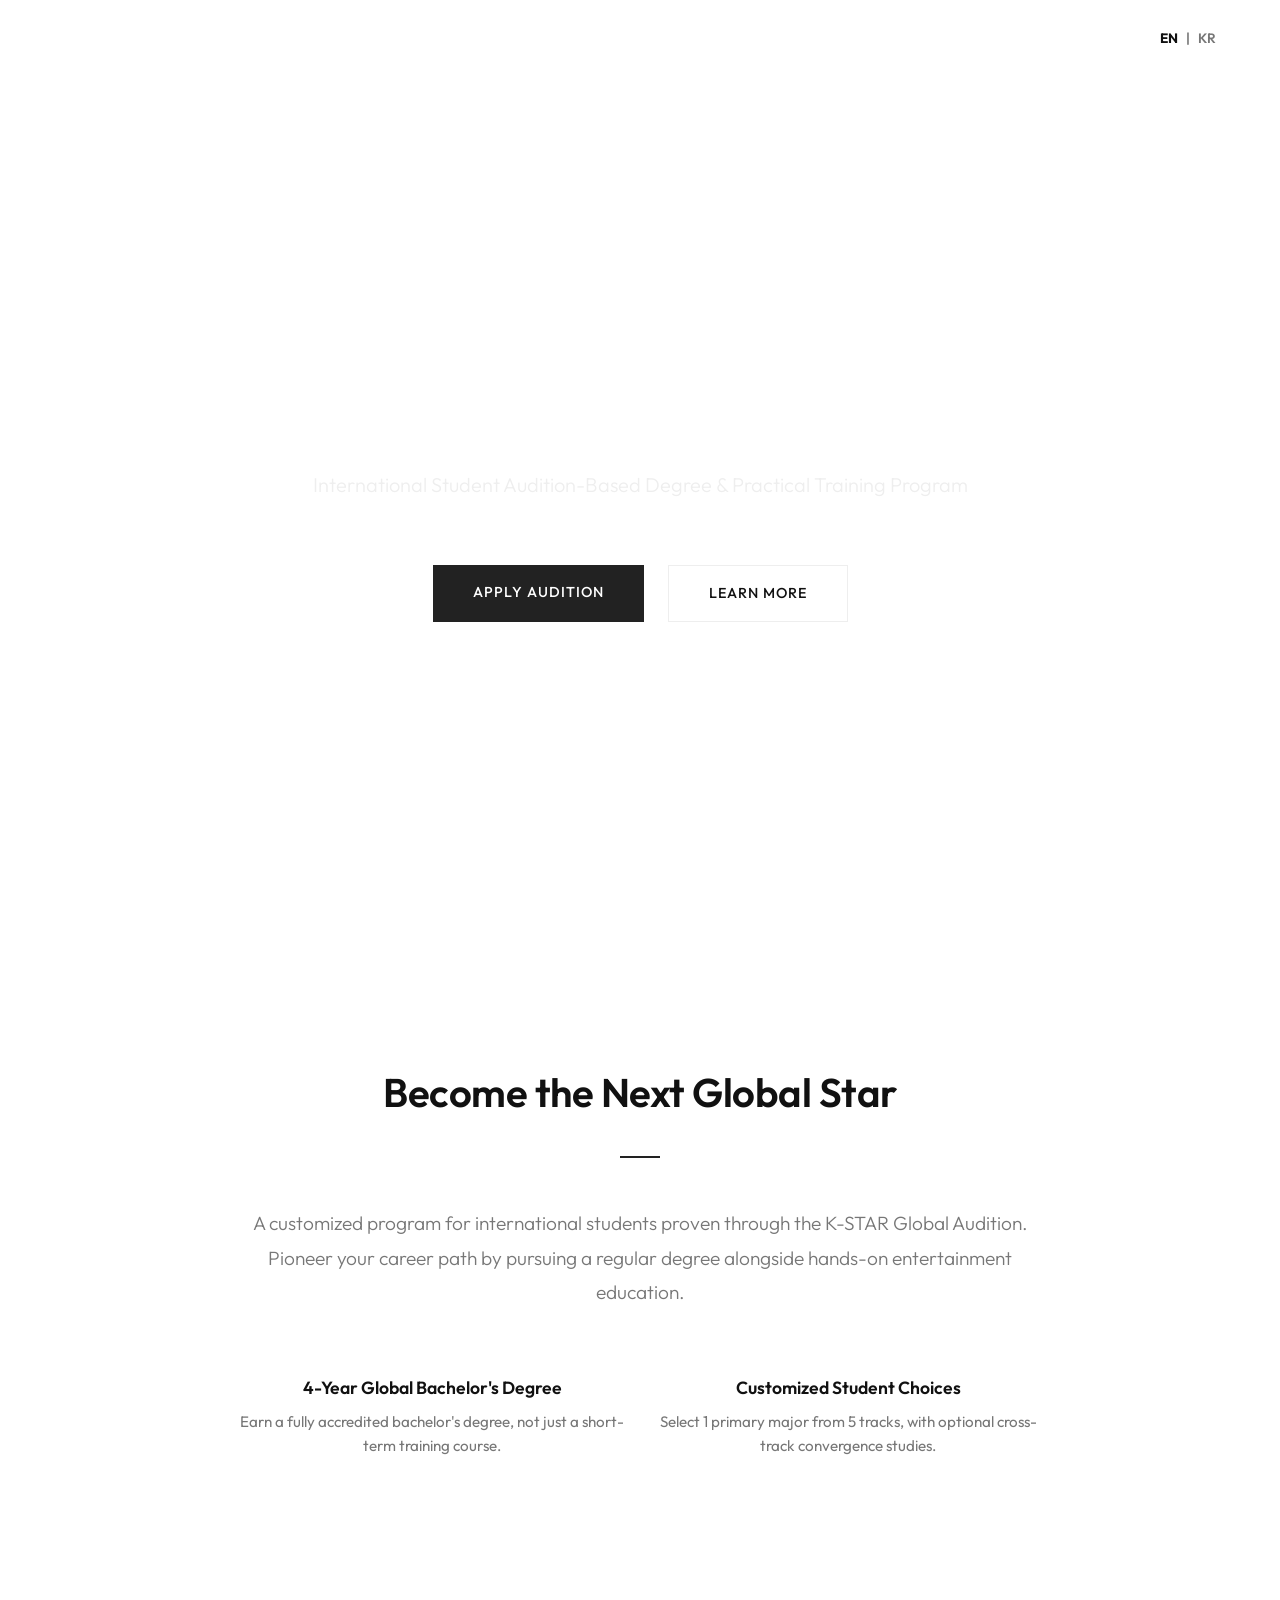
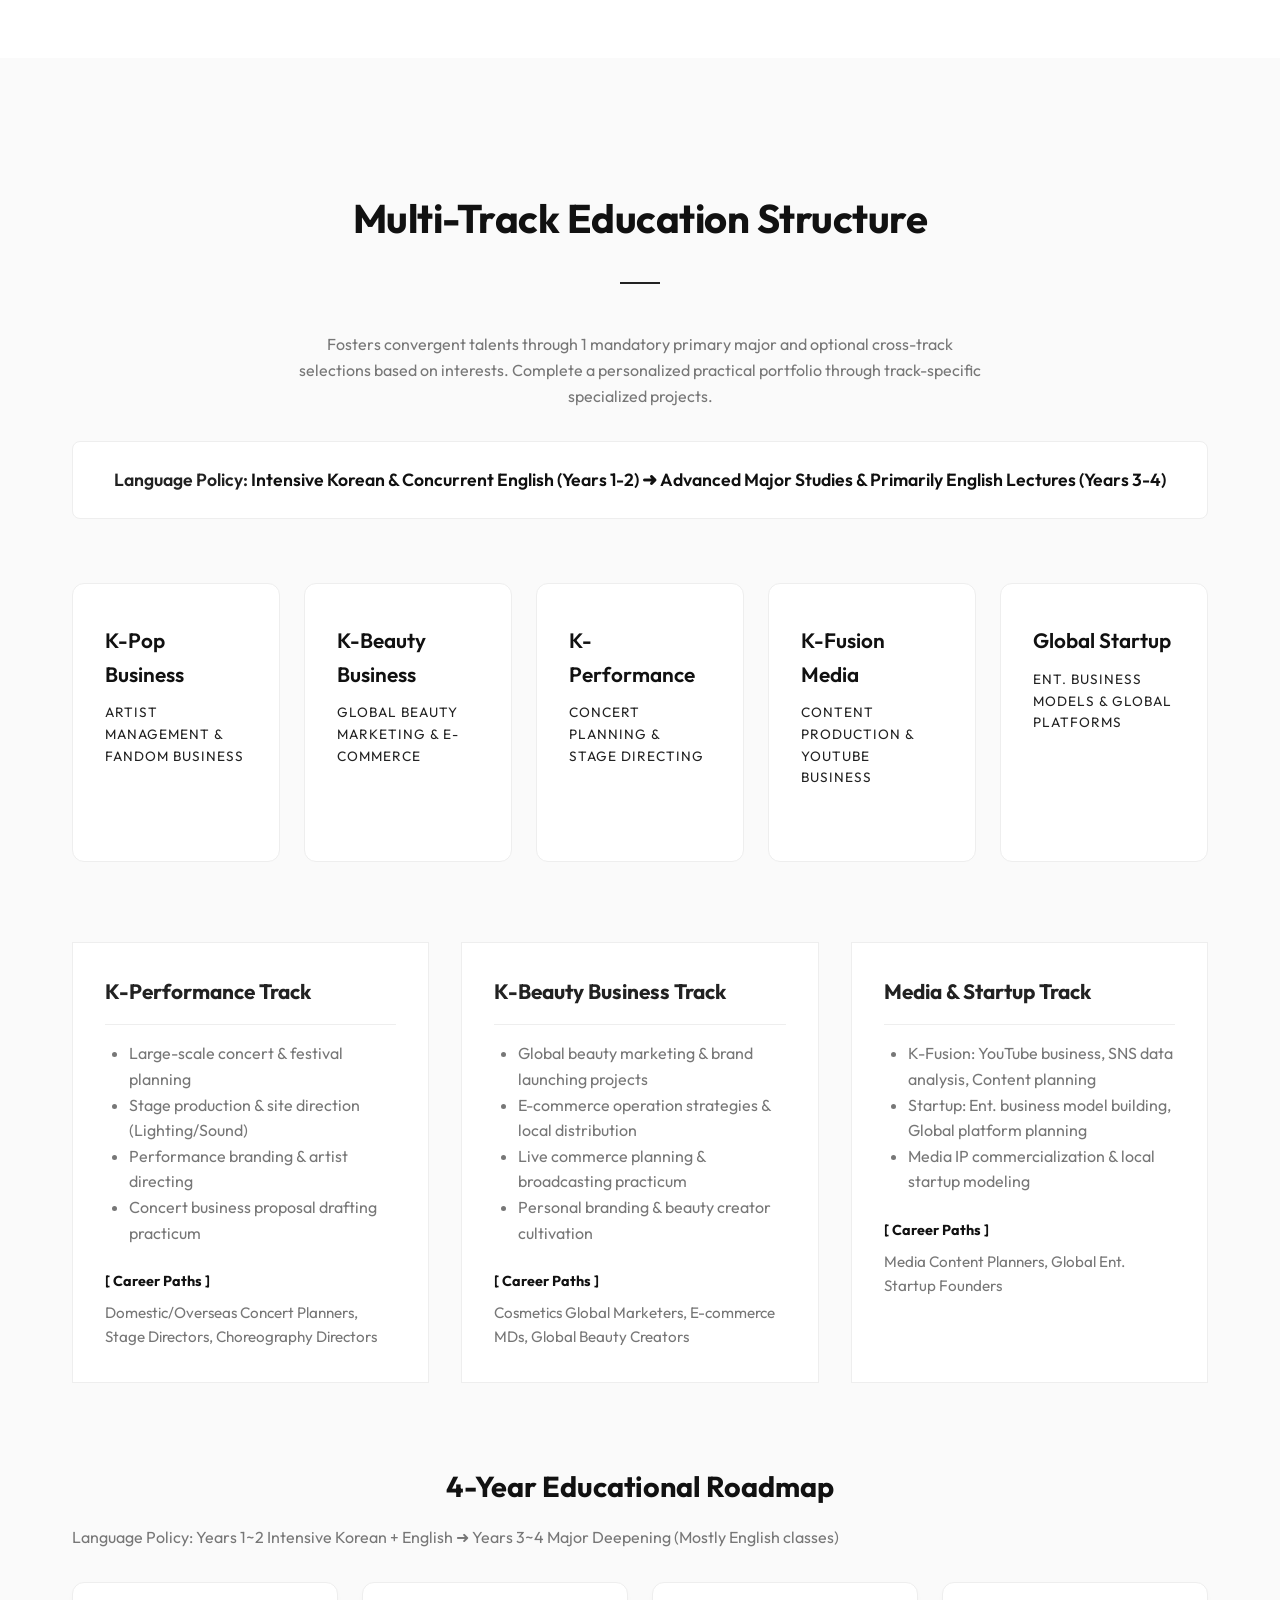
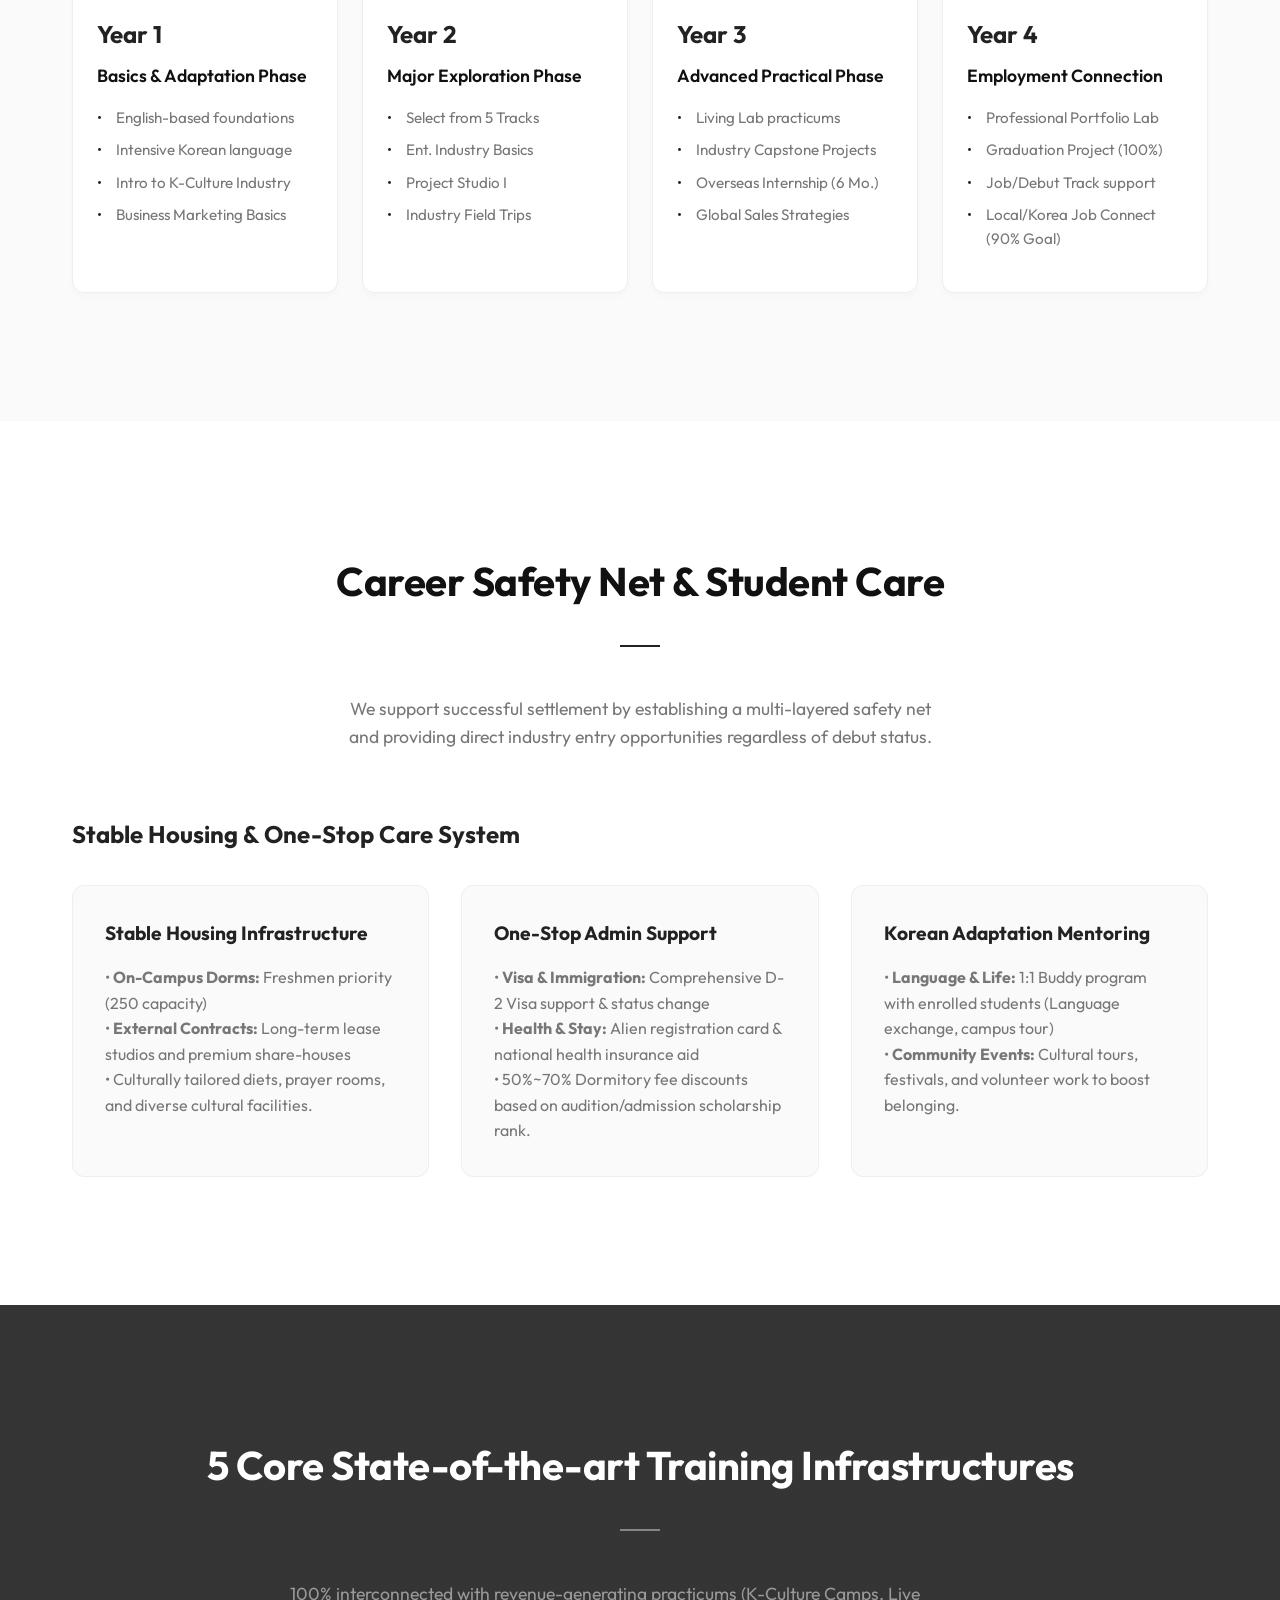
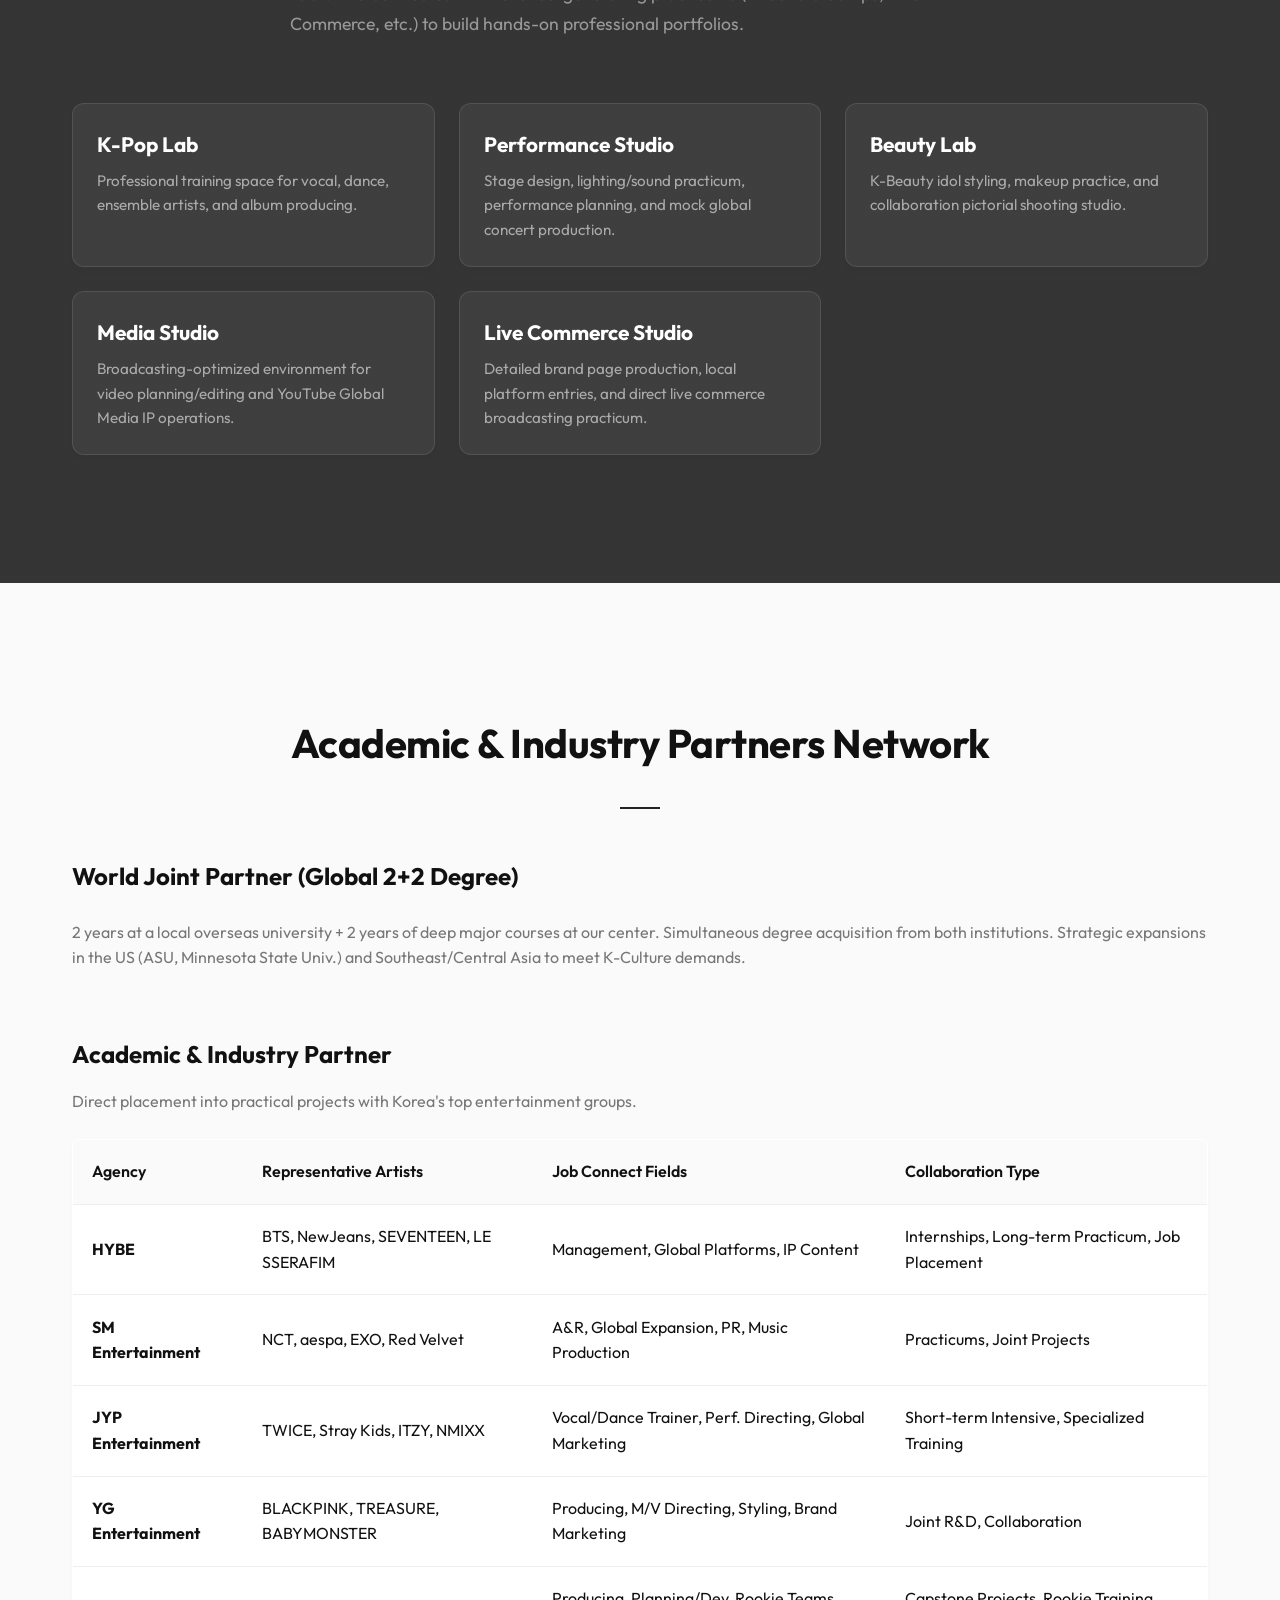
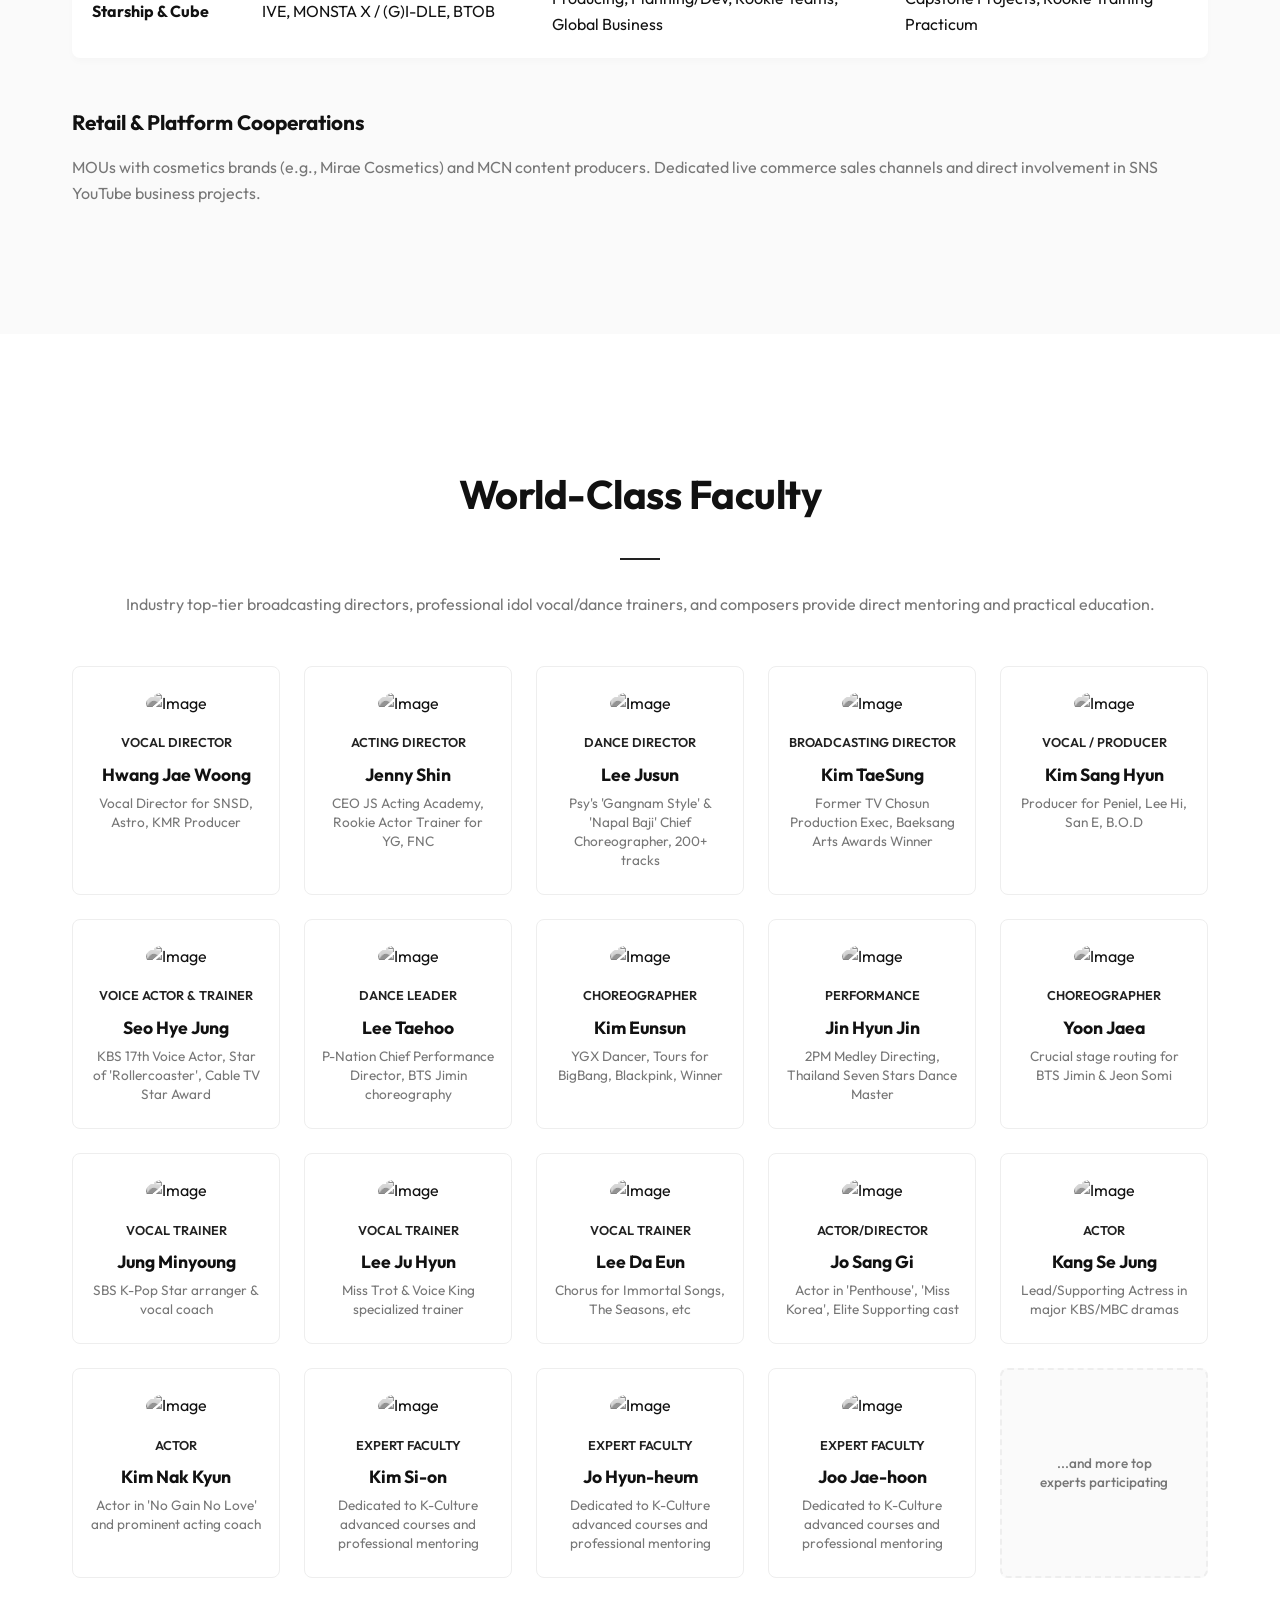
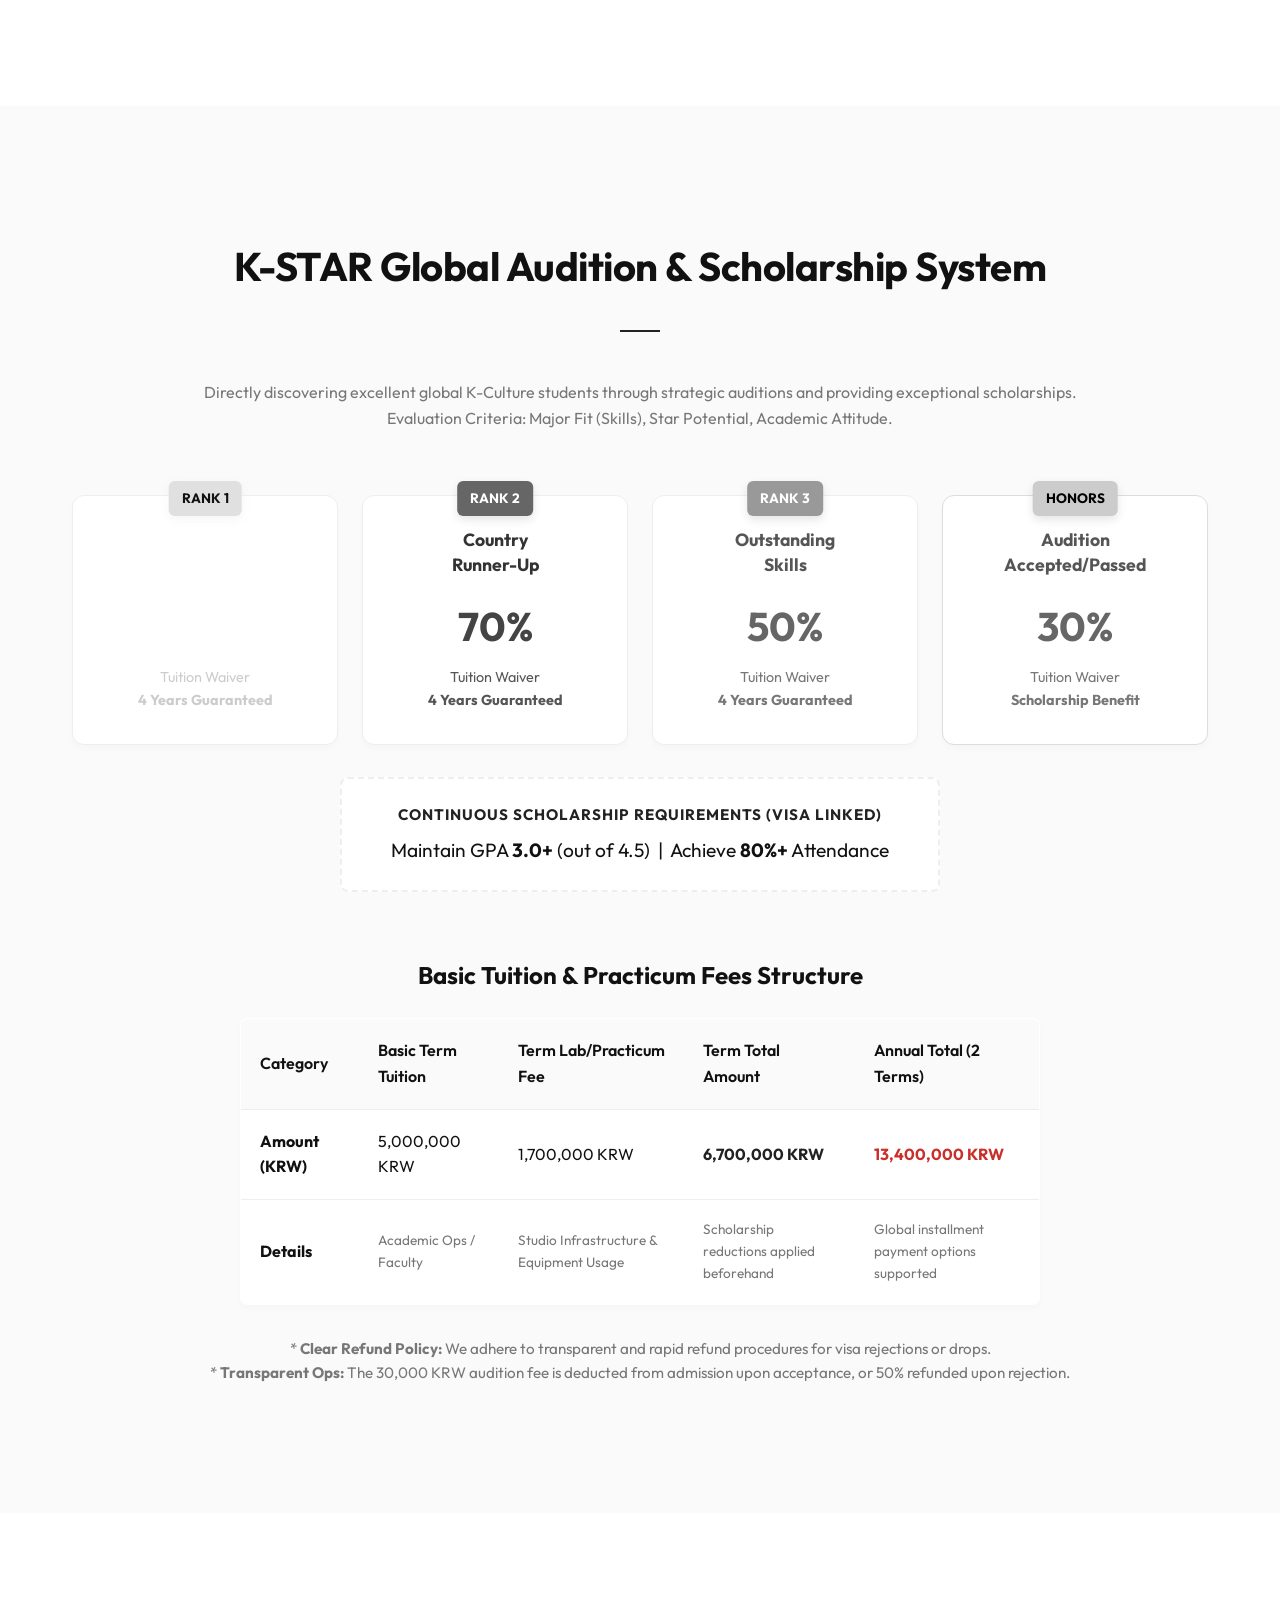
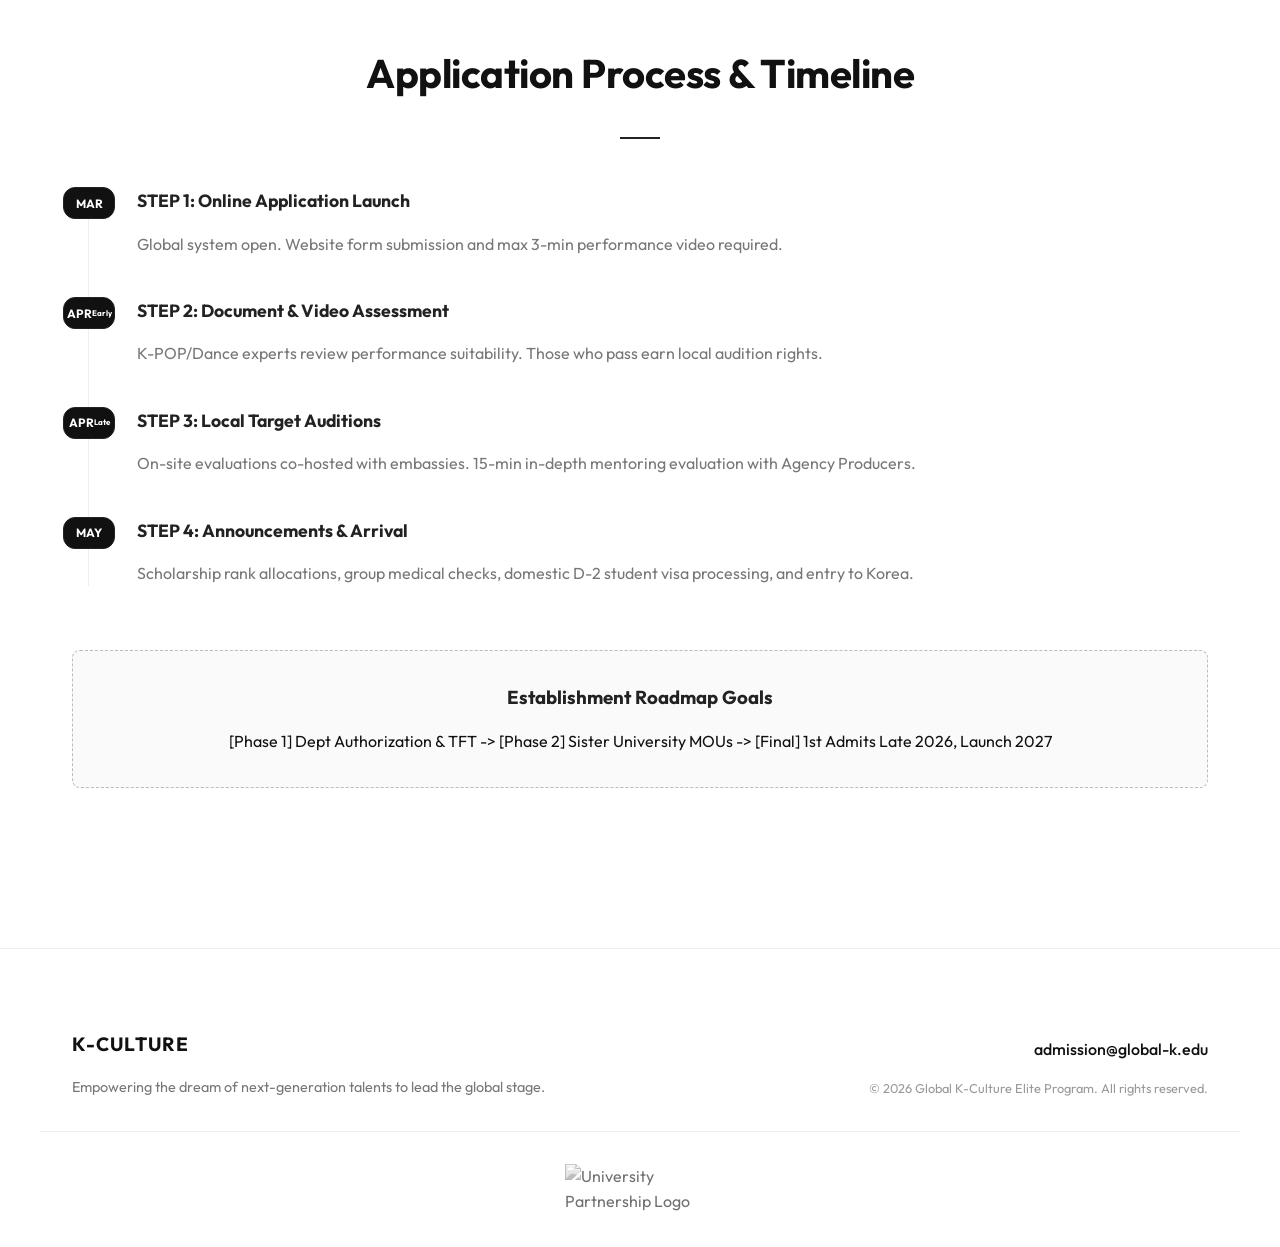
==== commit b58766a1: "Update index.html" ====
--- a/index.html
+++ b/index.html
@@ -313,29 +313,14 @@
                     2 years at a local overseas university + 2 years of deep major courses at our center. Simultaneous degree acquisition from both institutions. Strategic expansions in the US (ASU, Minnesota State Univ.) and Southeast/Central Asia to meet K-Culture demands.
                 </p>
                 
-                <div class="partner-logo-scroll">
-                    <img src="assets/global-images-0.jpg" class="partner-logo-item" alt="Global Partner Image">
-                    <img src="assets/global-images-1.jpg" class="partner-logo-item" alt="Global Partner Image">
-                    <img src="assets/global-images-2.jpg" class="partner-logo-item" alt="Global Partner Image">
-                    <img src="assets/global-images-3.jpg" class="partner-logo-item" alt="Global Partner Image">
-                    <img src="assets/global-images-4.jpg" class="partner-logo-item" alt="Global Partner Image">
-                    <img src="assets/global-images-5.jpg" class="partner-logo-item" alt="Global Partner Image">
-                </div>
+
             </div>
 
             <div class="reveal">
                 <h3 style="font-size: 1.5rem; color: var(--text-primary); margin-bottom: 1rem;">Academic & Industry Partner</h3>
                 <p style="font-size: 1rem; color: var(--text-secondary); margin-bottom: 1.5rem;">Direct placement into practical projects with Korea's top entertainment groups.</p>
                 
-                <div class="partner-logo-scroll" style="margin-bottom: 2rem;">
-                    <img src="assets/global-images-6.jpg" class="partner-logo-item" alt="Industry Partner Image">
-                    <img src="assets/global-images-7.jpg" class="partner-logo-item" alt="Industry Partner Image">
-                    <img src="assets/global-images-8.jpg" class="partner-logo-item" alt="Industry Partner Image">
-                    <img src="assets/global-images-9.jpg" class="partner-logo-item" alt="Industry Partner Image">
-                    <img src="assets/global-images-10.jpg" class="partner-logo-item" alt="Industry Partner Image">
-                    <img src="assets/global-images-11.jpg" class="partner-logo-item" alt="Industry Partner Image">
-                    <img src="assets/global-images-12.jpg" class="partner-logo-item" alt="Industry Partner Image">
-                </div>
+
                 
                 <table class="custom-table">
                     <thead>
@@ -401,25 +386,25 @@
             </p>
             
             <div class="faculty-row reveal">
-                <div class="faculty-small-card"><img src="assets/김태성.png" alt="Image"><div class="role">Broadcasting Director</div><h4>Kim TaeSung</h4><p>Former TV Chosun Production Exec, Baeksang Arts Awards Winner</p></div>
-                <div class="faculty-small-card"><img src="assets/서혜정.png" alt="Image"><div class="role">Voice Actor & Trainer</div><h4>Seo Hye Jung</h4><p>KBS 17th Voice Actor, Star of 'Rollercoaster', Cable TV Star Award</p></div>
-                <div class="faculty-small-card"><img src="assets/이주선.png" alt="Image"><div class="role">Dance Director</div><h4>Lee Jusun</h4><p>Psy's 'Gangnam Style' & 'Napal Baji' Chief Choreographer, 200+ tracks</p></div>
-                <div class="faculty-small-card"><img src="assets/신제니.png" alt="Image"><div class="role">Acting Director</div><h4>Jenny Shin</h4><p>CEO JS Acting Academy, Rookie Actor Trainer for YG, FNC</p></div>
-                <div class="faculty-small-card"><img src="assets/황재웅.png" alt="Image"><div class="role">Vocal Director</div><h4>Hwang Jae Woong</h4><p>Vocal Director for SNSD, Astro, KMR Producer</p></div>
-                <div class="faculty-small-card"><img src="assets/이태후.png" alt="Image"><div class="role">Dance Leader</div><h4>Lee Taehoo</h4><p>P-Nation Chief Performance Director, BTS Jimin choreography</p></div>
-                <div class="faculty-small-card"><img src="assets/김상현.png" alt="Image"><div class="role">Vocal / Producer</div><h4>Kim Sang Hyun</h4><p>Producer for Peniel, Lee Hi, San E, B.O.D</p></div>
-                <div class="faculty-small-card"><img src="assets/김은선.png" alt="Image"><div class="role">Choreographer</div><h4>Kim Eunsun</h4><p>YGX Dancer, Tours for BigBang, Blackpink, Winner</p></div>
-                <div class="faculty-small-card"><img src="assets/진현진.png" alt="Image"><div class="role">Performance</div><h4>Jin Hyun Jin</h4><p>2PM Medley Directing, Thailand Seven Stars Dance Master</p></div>
-                <div class="faculty-small-card"><img src="assets/윤재아.png" alt="Image"><div class="role">Choreographer</div><h4>Yoon Jaea</h4><p>Crucial stage routing for BTS Jimin & Jeon Somi</p></div>
-                <div class="faculty-small-card"><img src="assets/정민영.png" alt="Image"><div class="role">Vocal Trainer</div><h4>Jung Minyoung</h4><p>SBS K-Pop Star arranger & vocal coach</p></div>
-                <div class="faculty-small-card"><img src="assets/이주현.png" alt="Image"><div class="role">Vocal Trainer</div><h4>Lee Ju Hyun</h4><p>Miss Trot & Voice King specialized trainer</p></div>
-                <div class="faculty-small-card"><img src="assets/이다은.png" alt="Image"><div class="role">Vocal Trainer</div><h4>Lee Da Eun</h4><p>Chorus for Immortal Songs, The Seasons, etc</p></div>
-                <div class="faculty-small-card"><img src="assets/조상지.png" alt="Image"><div class="role">Actor/Director</div><h4>Jo Sang Gi</h4><p>Actor in 'Penthouse', 'Miss Korea', Elite Supporting cast</p></div>
-                <div class="faculty-small-card"><img src="assets/김세정.png" alt="Image"><div class="role">Actor</div><h4>Kang Se Jung</h4><p>Lead/Supporting Actress in major KBS/MBC dramas</p></div>
-                <div class="faculty-small-card"><img src="assets/김낙균.png" alt="Image"><div class="role">Actor</div><h4>Kim Nak Kyun</h4><p>Actor in 'No Gain No Love' and prominent acting coach</p></div>
-                <div class="faculty-small-card"><img src="assets/김시온.png" alt="Image"><div class="role">Expert Faculty</div><h4>Kim Si-on</h4><p>Dedicated to K-Culture advanced courses and professional mentoring</p></div>
-                <div class="faculty-small-card"><img src="assets/조현흠.png" alt="Image"><div class="role">Expert Faculty</div><h4>Jo Hyun-heum</h4><p>Dedicated to K-Culture advanced courses and professional mentoring</p></div>
-                <div class="faculty-small-card"><img src="assets/주재훈.png" alt="Image"><div class="role">Expert Faculty</div><h4>Joo Jae-hoon</h4><p>Dedicated to K-Culture advanced courses and professional mentoring</p></div>
+                <div class="faculty-small-card"><img src="assets/hwangjaewoong.png" alt="Image"><div class="role">Vocal Director</div><h4>Hwang Jae Woong</h4><p>Vocal Director for SNSD, Astro, KMR Producer</p></div>
+                <div class="faculty-small-card"><img src="assets/shinjenny.png" alt="Image"><div class="role">Acting Director</div><h4>Jenny Shin</h4><p>CEO JS Acting Academy, Rookie Actor Trainer for YG, FNC</p></div>
+                <div class="faculty-small-card"><img src="assets/leejoosun.png" alt="Image"><div class="role">Dance Director</div><h4>Lee Jusun</h4><p>Psy's 'Gangnam Style' & 'Napal Baji' Chief Choreographer, 200+ tracks</p></div>
+                <div class="faculty-small-card"><img src="assets/kimtaesung.png" alt="Image"><div class="role">Broadcasting Director</div><h4>Kim TaeSung</h4><p>Former TV Chosun Production Exec, Baeksang Arts Awards Winner</p></div>
+                <div class="faculty-small-card"><img src="assets/kimsanghyun.png" alt="Image"><div class="role">Vocal / Producer</div><h4>Kim Sang Hyun</h4><p>Producer for Peniel, Lee Hi, San E, B.O.D</p></div>
+                <div class="faculty-small-card"><img src="assets/seohyejeong.png" alt="Image"><div class="role">Voice Actor & Trainer</div><h4>Seo Hye Jung</h4><p>KBS 17th Voice Actor, Star of 'Rollercoaster', Cable TV Star Award</p></div>
+                <div class="faculty-small-card"><img src="assets/leetaehoo.png" alt="Image"><div class="role">Dance Leader</div><h4>Lee Taehoo</h4><p>P-Nation Chief Performance Director, BTS Jimin choreography</p></div>
+                <div class="faculty-small-card"><img src="assets/kimeunsun.png" alt="Image"><div class="role">Choreographer</div><h4>Kim Eunsun</h4><p>YGX Dancer, Tours for BigBang, Blackpink, Winner</p></div>
+                <div class="faculty-small-card"><img src="assets/jimhyunjin.png" alt="Image"><div class="role">Performance</div><h4>Jin Hyun Jin</h4><p>2PM Medley Directing, Thailand Seven Stars Dance Master</p></div>
+                <div class="faculty-small-card"><img src="assets/yoonjaea.png" alt="Image"><div class="role">Choreographer</div><h4>Yoon Jaea</h4><p>Crucial stage routing for BTS Jimin & Jeon Somi</p></div>
+                <div class="faculty-small-card"><img src="assets/jeongmingyoung.png" alt="Image"><div class="role">Vocal Trainer</div><h4>Jung Minyoung</h4><p>SBS K-Pop Star arranger & vocal coach</p></div>
+                <div class="faculty-small-card"><img src="assets/leejoohyun.png" alt="Image"><div class="role">Vocal Trainer</div><h4>Lee Ju Hyun</h4><p>Miss Trot & Voice King specialized trainer</p></div>
+                <div class="faculty-small-card"><img src="assets/leedaeun.png" alt="Image"><div class="role">Vocal Trainer</div><h4>Lee Da Eun</h4><p>Chorus for Immortal Songs, The Seasons, etc</p></div>
+                <div class="faculty-small-card"><img src="assets/josangji.png" alt="Image"><div class="role">Actor/Director</div><h4>Jo Sang Gi</h4><p>Actor in 'Penthouse', 'Miss Korea', Elite Supporting cast</p></div>
+                <div class="faculty-small-card"><img src="assets/kimsejeong.png" alt="Image"><div class="role">Actor</div><h4>Kang Se Jung</h4><p>Lead/Supporting Actress in major KBS/MBC dramas</p></div>
+                <div class="faculty-small-card"><img src="assets/kimnakkyun.png" alt="Image"><div class="role">Actor</div><h4>Kim Nak Kyun</h4><p>Actor in 'No Gain No Love' and prominent acting coach</p></div>
+                <div class="faculty-small-card"><img src="assets/kimsion.png" alt="Image"><div class="role">Expert Faculty</div><h4>Kim Si-on</h4><p>Dedicated to K-Culture advanced courses and professional mentoring</p></div>
+                <div class="faculty-small-card"><img src="assets/johyunheum.png" alt="Image"><div class="role">Expert Faculty</div><h4>Jo Hyun-heum</h4><p>Dedicated to K-Culture advanced courses and professional mentoring</p></div>
+                <div class="faculty-small-card"><img src="assets/jujaehun.png" alt="Image"><div class="role">Expert Faculty</div><h4>Joo Jae-hoon</h4><p>Dedicated to K-Culture advanced courses and professional mentoring</p></div>
                 <div class="faculty-small-card" style="background: var(--bg-light); border: 2px dashed var(--border-color); display: flex; align-items: center; justify-content: center;"><p style="color: var(--text-secondary); font-weight: 500;">...and more top<br>experts participating</p></div>
             </div>
         </div>
